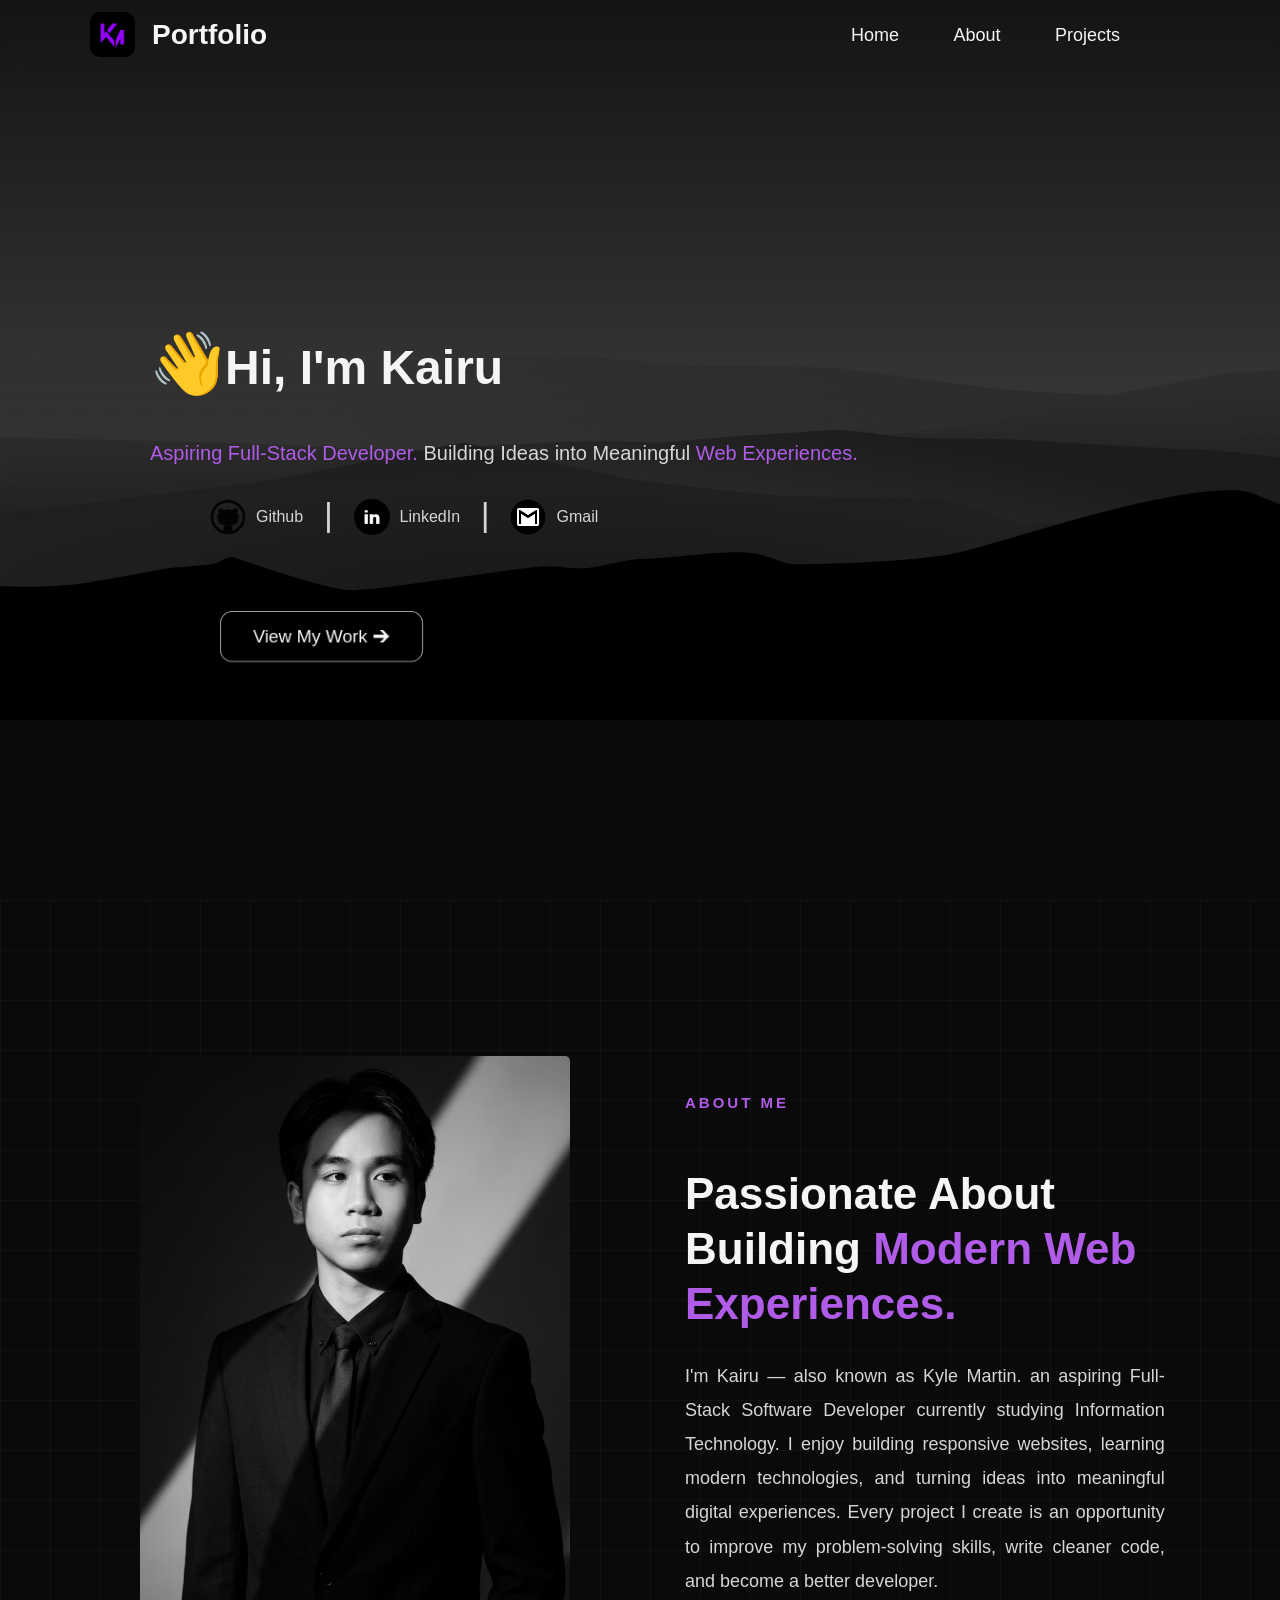
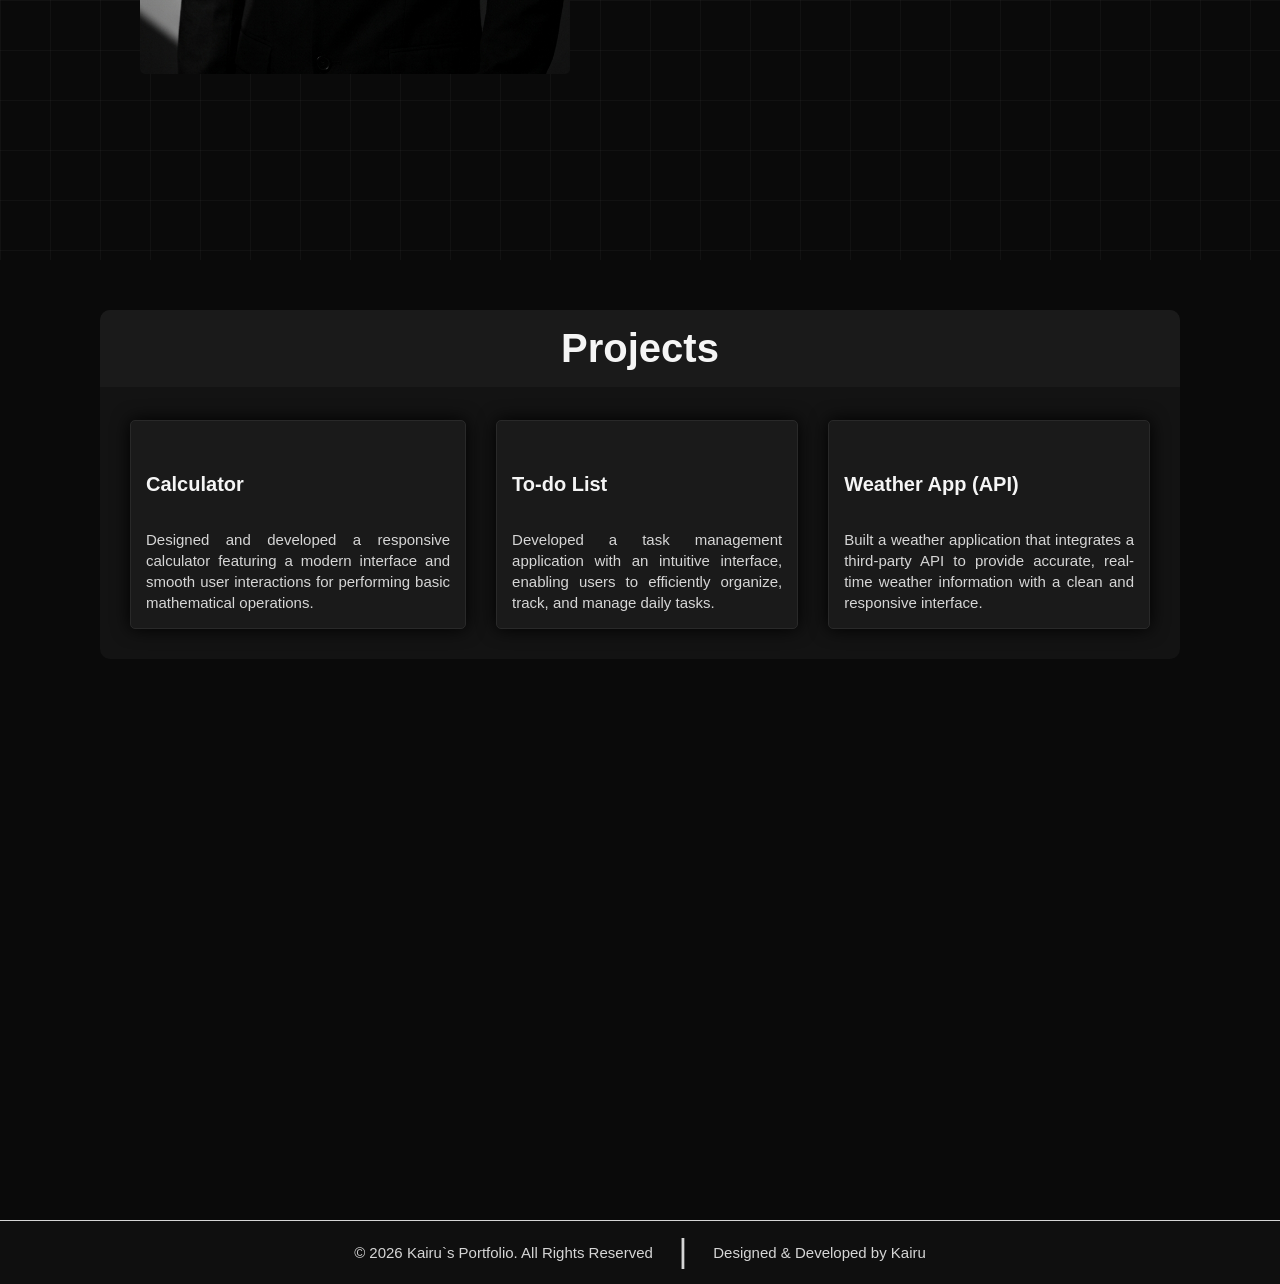
==== index.html @ 2a18639f "Rename" ====
<!doctype html>
<html lang="en">
  <head>
    <meta charset="UTF-8" />
    <meta name="viewport" content="width=device-width, initial-scale=1.0" />

    <title>Portfolio</title>

    <link rel="stylesheet" href="style.css" />
  </head>

  <body>
    <header>
      <div class="header-content">
        <img src="images/kmlogo.jfif" alt="KM Logo" class="km-logo" />
        <h2>Portfolio</h2>
      </div>
      <nav class="nav-links">
        <a href="#home">Home</a>
        <a href="#about">About</a>
        <a href="#projects">Projects</a>
      </nav>
    </header>

    <main>
      <section id="home" class="home">
        <div class="home-content">
          <h1><span class="wave">👋</span>Hi, I'm Kairu</h1>
          <div class="hero-content fade-up">
            <p>
              <span class="p-color">Aspiring Full-Stack Developer.</span>
              Building Ideas into Meaningful
              <span class="p-color">Web Experiences.</span>
            </p>

            <div class="contacts">
              <a
                href="https://github.com/kylemartin21zapata-art"
                class="contact-item"
              >
                <img src="images/github.png" alt="Github" />
                <span>Github</span>
              </a>

              <span class="shield">|</span>

              <a
                href="https://www.linkedin.com/in/kyle-martin-g-zapata-0b42bb425/"
                class="contact-item"
              >
                <img src="images/linkedinlogo.jpg" alt="LinkedIn" />
                <span>LinkedIn</span>
              </a>

              <span class="shield">|</span>

              <a
                href="mailto:kylemartin21zapata@gmail.com"
                class="contact-item"
              >
                <img src="images/gmailicon.png" alt="Gmail" />
                <span>Gmail</span>
              </a>
            </div>
          </div>
          <button class="btnmore" id="viewWorkBtn">View My Work 🡪</button>
        </div>
      </section>

      <section id="about" class="about">
        <div class="pfp">
          <img src="images/kylew=wbackground.png" alt="Kyle Martin" loading="lazy"/>
        </div>

        <div class="about-content">
          <span class="section-tag"> ABOUT ME </span>

          <h2>
            Passionate About Building
            <span class="p-color">Modern Web Experiences.</span>
          </h2>

          <p>
            I'm Kairu — also known as Kyle Martin. an aspiring Full-Stack
            Software Developer currently studying Information Technology. I
            enjoy building responsive websites, learning modern technologies,
            and turning ideas into meaningful digital experiences. Every project
            I create is an opportunity to improve my problem-solving skills,
            write cleaner code, and become a better developer.
          </p>
        </div>
      </section>

      <section id="projects" class="projects">
        <div class="project-background">
          <h2>Projects</h2>
          <div class="project-content">
            <article class="calculator">
              <a href="">
                <div class="calculator-todo">
                  <img src="" alt="" />
                </div>
                <div class="calculator-context">
                  <h5>Calculator</h5>
                  <p>
                    Designed and developed a responsive calculator featuring a
                    modern interface and smooth user interactions for performing
                    basic mathematical operations.
                  </p>
                </div>
              </a>
            </article>

            <article class="to-do-list">
              <a href="">
                <div class="picture-todo">
                  <img src="" alt="" />
                </div>
                <div class="todo-context">
                  <h5>To-do List</h5>
                  <p>
                    Developed a task management application with an intuitive
                    interface, enabling users to efficiently organize, track,
                    and manage daily tasks.
                  </p>
                </div>
              </a>
            </article>

            <article class="api">
              <a href="">
                <div class="picture-api">
                  <img src="" alt="" />
                </div>
                <div class="api-context">
                  <h5>Weather App (API)</h5>
                  <p>
                    Built a weather application that integrates a third-party
                    API to provide accurate, real-time weather information with
                    a clean and responsive interface.
                  </p>
                </div>
              </a>
            </article>
          </div>
        </div>
      </section>
    </main>


      <footer>
        <p>© 2026 Kairu`s Portfolio. All Rights Reserved</p>
        <span class="shield">|</span>
        <p>Designed & Developed by Kairu</p>
      </footer>

    <script src="script.js"></script>
  </body>
</html>
---- style.css ----
html {
  scroll-behavior: smooth;
}

@keyframes fadeUp {
  from {
    opacity: 0;
    transform: translateY(40px);
  }

  to {
    opacity: 1;
    transform: translateY(0);
  }
}

.fade-up {
  opacity: 0;
  animation: fadeUp 0.8s ease-out forwards;
}

body {
  background-color: #0a0a0a;

  margin: 0;
  padding: 0;

  color: #f5f5f5;
  font-family: Arial, sans-serif;
  overflow-x: hidden;
}

.body-content {
  margin-left: 50px;
  margin-right: 50px;
}

header {
  background: transparent;
  font-family:
    "Trebuchet MS", "Lucida Sans Unicode", "Lucida Grande", "Lucida Sans",
    Arial, sans-serif;

  display: flex;
  justify-content: space-between;
  align-items: center;

  padding: 0 80px;
  height: 70px;

  position: fixed;
  top: 0;
  left: 0;

  width: 100%;
  box-sizing: border-box;
  z-index: 1000;
  backdrop-filter: blur(8px);
}

.header-content {
  display: flex;
  justify-content: space-between;
  margin-left: 10px;
}

img {
  -webkit-user-drag: none;
  user-select: none;

  -webkit-user-select: none;
  -moz-user-select: none;
  -ms-user-select: none;
}

.km-logo {
  width: 45px;
  height: 45px;
  border-radius: 10px;

  margin-top: 16px;
  margin-right: 17px;

  -webkit-user-select: none;
  -moz-user-select: none;
  -ms-user-select: none;
  user-select: none;
}

.header-content h2 {
  font-family: Arial;
  margin-top: 3 6px;
  font-size: 28px;
  color: #f5f5f5;
  display: inline-block;

  -webkit-user-select: none;
  -moz-user-select: none;
  -ms-user-select: none;
  user-select: none;
}

.nav-links {
  margin-right: 50px;
  -webkit-user-select: none;
  -moz-user-select: none;
  -ms-user-select: none;
  user-select: none;
}

.nav-links a {
  font-family: Arial, Helvetica, sans-serif;
  position: relative;
  text-decoration: none;
  color: #f5f5f5;
  font-size: 18px;
  font-weight: 500;
  margin-left: 20px;
  margin-right: 30px;

  transition:
    color 0.3s,
    transform 0.3s;
}

.nav-links a::after {
  content: "";
  position: absolute;

  left: 0;
  bottom: -5px;

  width: 0;
  height: 3px;

  background: rgb(163, 61, 163);

  transition: width 0.3s ease;
}

.nav-links a:hover {
  color: rgb(163, 61, 163);
  transform: translateY(-2px);
}

.nav-links a:hover::after {
  width: 100%;
}

section.home {
  min-height: 100vh;
  position: relative;

  background-image: url("images/mtwp.jpg");
  background-size: cover;
  background-repeat: no-repeat;
  background-size: 100%;

  display: flex;
  align-items: center;
  justify-content: space-between;
}
.home-content {
  color: #f5f5f5;
  margin-left: 50px;
  margin-right: 50px;

  -webkit-user-drag: none;
  user-select: none;

  -webkit-user-select: none;
  -moz-user-select: none;
  -ms-user-select: none;
}

.wave {
  display: inline-block;
  font-size: 60px;

  animation: wave 2s ease-in-out;
}

@keyframes wave {
  0% {
    transform: rotate(0deg);
  }

  20% {
    transform: rotate(18deg);
  }

  40% {
    transform: rotate(-10deg);
  }

  60% {
    transform: rotate(18deg);
  }

  80% {
    transform: rotate(-5deg);
  }

  100% {
    transform: rotate(0deg);
  }
}

.home-content h1 {
  font-family: Arial, Helvetica, sans-serif;
  font-size: 48px;

  margin-top: 90px;
  padding-left: 100px;
}

.home-content p {
  font-family: "Inter", sans-serif;
  font-size: 20px;
  color: #d6d6d6;
  line-height: 1.5;

  padding-left: 100px;
}

.p-color {
  color: rgb(176, 92, 233);
}

.contacts {
  display: flex;
  align-items: center;
  gap: 15px;

  margin-top: 30px;
  margin-left: 160px;
  margin-bottom: 50px;

  flex-wrap: wrap;
}

.contact-item {
  display: flex;
  align-items: center;
  gap: 10px;

  text-decoration: none;
  color: #d6d6d6;

  transition:
    transform 0.3s ease,
    color 0.3s ease;
}

.contact-item:hover {
  color: rgb(176, 92, 233);
  transform: scale(1.05);
}

.contact-item img {
  width: 36px;
  height: 36px;
  border-radius: 50%;

  transition:
    transform 0.3s ease,
    box-shadow 0.3s ease;
}

.contact-item:hover img {
  transform: scale(1.12);

  box-shadow: 0 0 15px rgba(176, 92, 233, 0.35);
}

.contact-item span {
  font-size: 16px;
  font-family: "Inter", sans-serif;
}

.shield {
  font-size: 34px;
  color: #d6d6d6;
  font-family: "Courier New", monospace;

  -webkit-user-select: none;
  -moz-user-select: none;
  -ms-user-select: none;
  user-select: none;
}

@keyframes btnPulse {
  0%,
  80%,
  100% {
    transform: scale(1);
  }

  /* First zoom */
  84% {
    transform: scale(1.05);
  }

  86% {
    transform: scale(1);
  }

  /* Second zoom */
  90% {
    transform: scale(1.05);
  }

  92% {
    transform: scale(1);
  }
}

.btnmore {
  display: inline-block;

  padding: 14px 32px;

  margin-left: 170px;
  margin-top: 25px;

  background: transparent;
  color: #f5f5f5;

  border: 1px solid rgb(154, 152, 155);
  border-radius: 12px;

  font-family: "Inter", sans-serif;
  font-size: 18px;

  cursor: pointer;

  animation: btnPulse 5s ease-in-out infinite;

  transition:
    transform 0.3s ease,
    background-color 0.3s ease,
    color 0.3s ease,
    border-color 0.3s ease,
    box-shadow 0.3s ease;

  will-change: transform;
}

.btnmore:hover {
  animation: none;

  transform: scale(1.05);

  color: #f5f5f5;
  background: rgba(176, 92, 233, 0.12);

  border-color: rgb(176, 92, 233);

  box-shadow: 0 0 20px rgba(176, 92, 233, 0.35);
}

.about {
  background-image:
    linear-gradient(rgba(255, 255, 255, 0.03) 1px, transparent 1px),
    linear-gradient(90deg, rgba(255, 255, 255, 0.03) 1px, transparent 1px);
  background-size: 50px 50px;

  min-height: 90vh;

  display: flex;
  justify-content: center;
  align-items: center;

  gap: 90px;

  padding: 50px 9% 100px;

  -webkit-user-select: none;
  -moz-user-select: none;
  -ms-user-select: none;
  user-select: none;
}

.pfp {
  flex: 1;

  display: flex;
  justify-content: center;
}

.pfp img {
  width: 100%;
  max-width: 430px;
  margin-top: 20px;

  border-radius: 5px;

  height: auto;

  object-fit: cover;

  transition: transform 0.4s ease;

  user-select: none;
  -webkit-user-drag: none;
}

.pfp img:hover {
  transform: translateY(-8px);
}

.about-content {
  flex: 1;
  max-width: 620px;
}

.section-tag {
  display: inline-block;

  color: rgb(176, 92, 233);
  font-size: 15px;
  font-weight: 700;

  letter-spacing: 3px;
  margin-bottom: 18px;
}

.about-content h2 {
  color: #f5f5f5;

  font-size: 44px;

  line-height: 1.25;

  margin-bottom: 28px;
}

.about-content p {
  color: #d6d6d6;

  font-size: 18px;

  line-height: 1.9;

  text-align: justify;
}

.projects {
  min-height: 90vh;
  scroll-margin-top: 70px;
  text-align: justify;
  font-family: Arial, Helvetica, sans-serif;

  margin-top: 50px;
  margin-right: 100px;
  margin-left: 100px;
  margin-bottom: 100px;

  -webkit-user-drag: none;
  -webkit-user-select: none;
  -moz-user-select: none;
  -ms-user-select: none;

  user-select: none;
}

.project-background {
  background-color: rgb(19, 19, 19);

  border-radius: 10px;
}

.project-content {
  display: flex;

  gap: 30px;

  padding-left: 30px;
  padding-right: 30px;
  padding-bottom: 30px;
}

.projects h2 {
  text-align: center;
  font-size: 40px;

  background-color: rgb(26, 26, 26);
  padding: 16px;

  border-top-left-radius: 10px;
  border-top-right-radius: 10px;
}

.projects a {
  text-decoration: none;
}

.projects article {
  background-color: rgb(26, 26, 26);

  border: 1px solid rgb(41, 41, 41);
  border-radius: 5px;
  box-shadow: 0 0 18px rgb(0, 0, 0);

  transition:
    transform 0.4s ease,
    box-shadow 0.4s ease;
}

.projects article:hover {
  transform: scale(1.08);
  box-shadow: 0 0 30px rgb(0, 0, 0);
}

.projects h5 {
  color: #f5f5f5;
  font-size: 20px;
  margin-left: 15px;
}

.projects p {
  color: #d6d6d6;
  font-size: 15px;
  line-height: 1.4;

  margin-left: 15px;
  margin-right: 15px;
}

footer {
  display: flex;
  justify-content: center;
  align-items: center;

  background-color: rgb(15, 15, 15);
  border-top: #d6d6d6 1px solid;
  padding: 8px;
  color: #d6d6d6;
  font-size: 15px;
  gap: 20px;
}
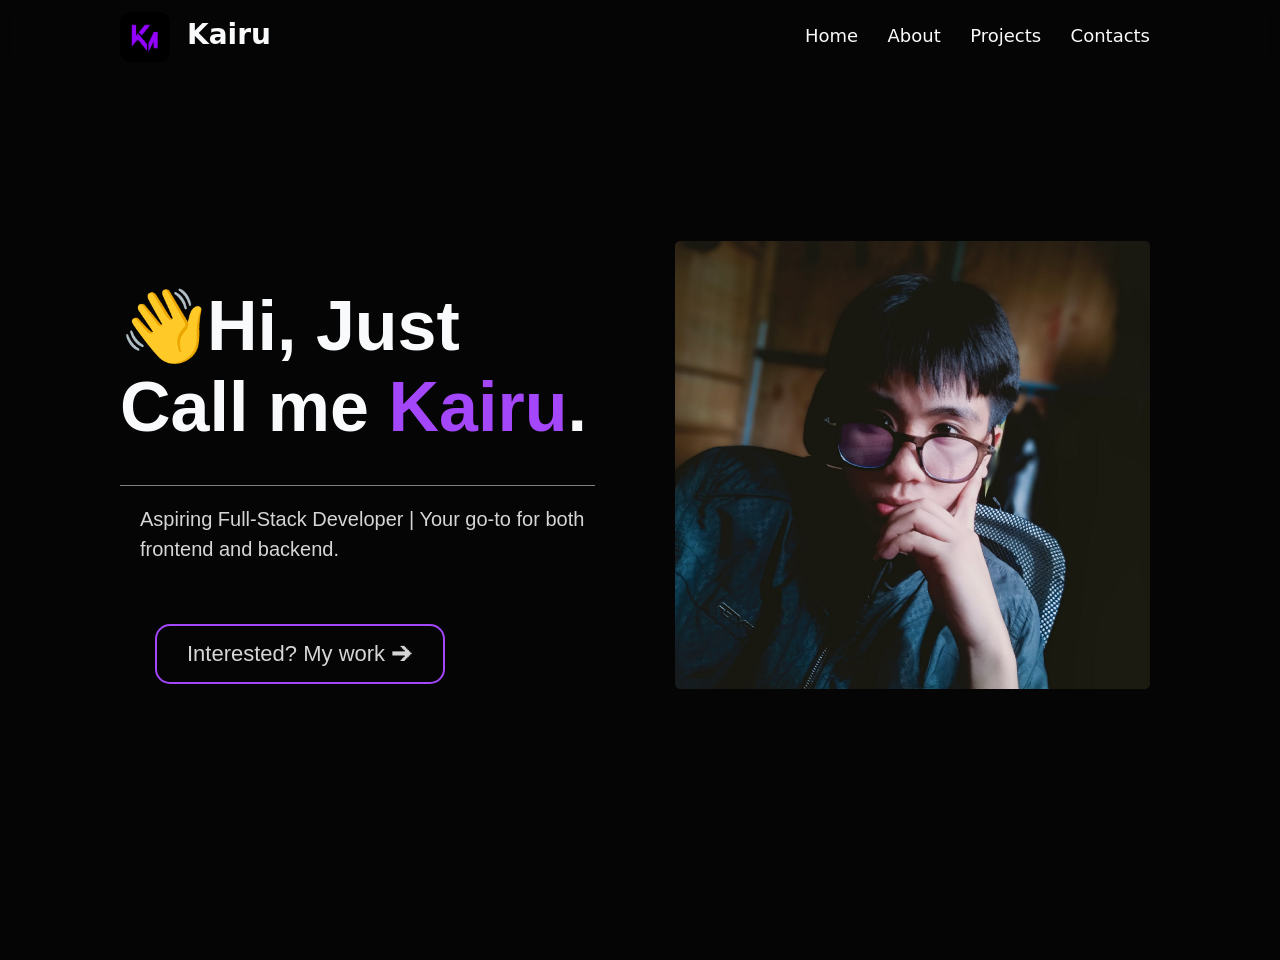
==== commit 023f19f1: "Improve Hero Section" ====
--- a/index.html
+++ b/index.html
@@ -1,159 +1,55 @@
-<!doctype html>
+<!DOCTYPE html>
 <html lang="en">
-  <head>
-    <meta charset="UTF-8" />
-    <meta name="viewport" content="width=device-width, initial-scale=1.0" />
 
+<head>
+    <meta charset="UTF-8">
+    <meta name="viewport" content="width= , initial-scale=1.0">
     <title>Portfolio</title>
 
-    <link rel="stylesheet" href="style.css" />
-  </head>
+    <link rel="stylesheet" href="style.css">
+</head>
 
-  <body>
+<body>
     <header>
-      <div class="header-content">
-        <img src="images/kmlogo.jfif" alt="KM Logo" class="km-logo" />
-        <h2>Portfolio</h2>
-      </div>
-      <nav class="nav-links">
-        <a href="#home">Home</a>
-        <a href="#about">About</a>
-        <a href="#projects">Projects</a>
-      </nav>
+        <div class="header-logo">
+            <img src="images/kmlogo.jfif" alt="KM Logo" class="km-logo" loading="lazy" />
+            <h2>Kairu</h2>
+        </div>
+        <nav class="nav-links">
+            <a href="#home">Home</a>
+            <a href="#about">About</a>
+            <a href="#projects">Projects</a>
+            <a href="#contacts">Contacts</a>
+        </nav>
     </header>
+    <main>
+        <section id="home" class="hero-section">
+            <div class="hero-content">
+                <div class="text-content">
+                    <h1>👋Hi, Just Call me <span class="p-color">Kairu</span>.</h1>
+                    <p>Aspiring Full-Stack Developer | Your go-to for both frontend and backend.</p>
 
-    <main>
-      <section id="home" class="home">
-        <div class="home-content">
-          <h1><span class="wave">👋</span>Hi, I'm Kairu</h1>
-          <div class="hero-content fade-up">
-            <p>
-              <span class="p-color">Aspiring Full-Stack Developer.</span>
-              Building Ideas into Meaningful
-              <span class="p-color">Web Experiences.</span>
-            </p>
+                    <button class="btn-check">Interested? My work 🡪</button>
+                </div>
+                <div class="pfp">
+                    <img src="images/pfp.png" alt="Kyle Martin" loading="lazy" />
+                </div>
+            </div>
+        </section>
+        <section id="about" class="about-section">
 
-            <div class="contacts">
-              <a
-                href="https://github.com/kylemartin21zapata-art"
-                class="contact-item"
-              >
-                <img src="images/github.png" alt="Github" />
-                <span>Github</span>
-              </a>
+        </section>
+        <section id="projects" class="project-section">
 
-              <span class="shield">|</span>
+        </section>
 
-              <a
-                href="https://www.linkedin.com/in/kyle-martin-g-zapata-0b42bb425/"
-                class="contact-item"
-              >
-                <img src="images/linkedinlogo.jpg" alt="LinkedIn" />
-                <span>LinkedIn</span>
-              </a>
+        <section id="contacts" class="contacts-section">
 
-              <span class="shield">|</span>
-
-              <a
-                href="mailto:kylemartin21zapata@gmail.com"
-                class="contact-item"
-              >
-                <img src="images/gmailicon.png" alt="Gmail" />
-                <span>Gmail</span>
-              </a>
-            </div>
-          </div>
-          <button class="btnmore" id="viewWorkBtn">View My Work 🡪</button>
-        </div>
-      </section>
-
-      <section id="about" class="about">
-        <div class="pfp">
-          <img src="images/kylew=wbackground.png" alt="Kyle Martin" loading="lazy"/>
-        </div>
-
-        <div class="about-content">
-          <span class="section-tag"> ABOUT ME </span>
-
-          <h2>
-            Passionate About Building
-            <span class="p-color">Modern Web Experiences.</span>
-          </h2>
-
-          <p>
-            I'm Kairu — also known as Kyle Martin. an aspiring Full-Stack
-            Software Developer currently studying Information Technology. I
-            enjoy building responsive websites, learning modern technologies,
-            and turning ideas into meaningful digital experiences. Every project
-            I create is an opportunity to improve my problem-solving skills,
-            write cleaner code, and become a better developer.
-          </p>
-        </div>
-      </section>
-
-      <section id="projects" class="projects">
-        <div class="project-background">
-          <h2>Projects</h2>
-          <div class="project-content">
-            <article class="calculator">
-              <a href="">
-                <div class="calculator-todo">
-                  <img src="" alt="" />
-                </div>
-                <div class="calculator-context">
-                  <h5>Calculator</h5>
-                  <p>
-                    Designed and developed a responsive calculator featuring a
-                    modern interface and smooth user interactions for performing
-                    basic mathematical operations.
-                  </p>
-                </div>
-              </a>
-            </article>
-
-            <article class="to-do-list">
-              <a href="">
-                <div class="picture-todo">
-                  <img src="" alt="" />
-                </div>
-                <div class="todo-context">
-                  <h5>To-do List</h5>
-                  <p>
-                    Developed a task management application with an intuitive
-                    interface, enabling users to efficiently organize, track,
-                    and manage daily tasks.
-                  </p>
-                </div>
-              </a>
-            </article>
-
-            <article class="api">
-              <a href="">
-                <div class="picture-api">
-                  <img src="" alt="" />
-                </div>
-                <div class="api-context">
-                  <h5>Weather App (API)</h5>
-                  <p>
-                    Built a weather application that integrates a third-party
-                    API to provide accurate, real-time weather information with
-                    a clean and responsive interface.
-                  </p>
-                </div>
-              </a>
-            </article>
-          </div>
-        </div>
-      </section>
+        </section>
     </main>
-
-
-      <footer>
-        <p>© 2026 Kairu`s Portfolio. All Rights Reserved</p>
-        <span class="shield">|</span>
-        <p>Designed & Developed by Kairu</p>
-      </footer>
+    <footer></footer>
 
     <script src="script.js"></script>
-  </body>
-</html>
+</body>
+
+</html>
--- a/style.css
+++ b/style.css
@@ -2,44 +2,19 @@
   scroll-behavior: smooth;
 }
 
-@keyframes fadeUp {
-  from {
-    opacity: 0;
-    transform: translateY(40px);
-  }
-
-  to {
-    opacity: 1;
-    transform: translateY(0);
-  }
-}
-
-.fade-up {
-  opacity: 0;
-  animation: fadeUp 0.8s ease-out forwards;
-}
-
 body {
-  background-color: #0a0a0a;
+  background-color: rgb(5, 5, 5);
 
   margin: 0;
   padding: 0;
 
-  color: #f5f5f5;
+  color: rgb(249, 250, 251);
   font-family: Arial, sans-serif;
   overflow-x: hidden;
 }
 
-.body-content {
-  margin-left: 50px;
-  margin-right: 50px;
-}
-
 header {
   background: transparent;
-  font-family:
-    "Trebuchet MS", "Lucida Sans Unicode", "Lucida Grande", "Lucida Sans",
-    Arial, sans-serif;
 
   display: flex;
   justify-content: space-between;
@@ -58,24 +33,15 @@
   backdrop-filter: blur(8px);
 }
 
-.header-content {
+.header-logo {
   display: flex;
   justify-content: space-between;
-  margin-left: 10px;
-}
-
-img {
-  -webkit-user-drag: none;
-  user-select: none;
-
-  -webkit-user-select: none;
-  -moz-user-select: none;
-  -ms-user-select: none;
+  margin-left: 40px;
 }
 
 .km-logo {
-  width: 45px;
-  height: 45px;
+  width: 50px;
+  height: 50px;
   border-radius: 10px;
 
   margin-top: 16px;
@@ -87,11 +53,16 @@
   user-select: none;
 }
 
-.header-content h2 {
-  font-family: Arial;
-  margin-top: 3 6px;
+.header-logo h2 {
+  font-family:
+    "Inter",
+    system-ui,
+    -apple-system,
+    sans-serif;
+
+  margin-top: 22px;
   font-size: 28px;
-  color: #f5f5f5;
+  color: rgb(249, 250, 251);
   display: inline-block;
 
   -webkit-user-select: none;
@@ -109,14 +80,17 @@
 }
 
 .nav-links a {
-  font-family: Arial, Helvetica, sans-serif;
-  position: relative;
+  font-family:
+    "Inter",
+    system-ui,
+    -apple-system,
+    sans-serif;
+  position: relative;
+  color: rgb(249, 250, 251);
   text-decoration: none;
-  color: #f5f5f5;
   font-size: 18px;
   font-weight: 500;
-  margin-left: 20px;
-  margin-right: 30px;
+  margin-left: 25px;
 
   transition:
     color 0.3s,
@@ -133,13 +107,13 @@
   width: 0;
   height: 3px;
 
-  background: rgb(163, 61, 163);
+  background: blueviolet;
 
   transition: width 0.3s ease;
 }
 
 .nav-links a:hover {
-  color: rgb(163, 61, 163);
+  color: blueviolet;
   transform: translateY(-2px);
 }
 
@@ -147,395 +121,96 @@
   width: 100%;
 }
 
-section.home {
-  min-height: 100vh;
-  position: relative;
-
-  background-image: url("images/mtwp.jpg");
-  background-size: cover;
-  background-repeat: no-repeat;
-  background-size: 100%;
-
-  display: flex;
-  align-items: center;
-  justify-content: space-between;
-}
-.home-content {
-  color: #f5f5f5;
-  margin-left: 50px;
-  margin-right: 50px;
-
-  -webkit-user-drag: none;
-  user-select: none;
-
-  -webkit-user-select: none;
-  -moz-user-select: none;
-  -ms-user-select: none;
-}
-
-.wave {
-  display: inline-block;
-  font-size: 60px;
-
-  animation: wave 2s ease-in-out;
-}
-
-@keyframes wave {
-  0% {
-    transform: rotate(0deg);
-  }
-
-  20% {
-    transform: rotate(18deg);
-  }
-
-  40% {
-    transform: rotate(-10deg);
-  }
-
-  60% {
-    transform: rotate(18deg);
-  }
-
-  80% {
-    transform: rotate(-5deg);
-  }
-
-  100% {
-    transform: rotate(0deg);
-  }
-}
-
-.home-content h1 {
-  font-family: Arial, Helvetica, sans-serif;
-  font-size: 48px;
-
-  margin-top: 90px;
-  padding-left: 100px;
-}
-
-.home-content p {
-  font-family: "Inter", sans-serif;
-  font-size: 20px;
-  color: #d6d6d6;
-  line-height: 1.5;
-
-  padding-left: 100px;
-}
-
-.p-color {
-  color: rgb(176, 92, 233);
-}
-
-.contacts {
-  display: flex;
-  align-items: center;
-  gap: 15px;
-
-  margin-top: 30px;
-  margin-left: 160px;
-  margin-bottom: 50px;
-
-  flex-wrap: wrap;
-}
-
-.contact-item {
-  display: flex;
-  align-items: center;
-  gap: 10px;
-
-  text-decoration: none;
-  color: #d6d6d6;
-
-  transition:
-    transform 0.3s ease,
-    color 0.3s ease;
-}
-
-.contact-item:hover {
-  color: rgb(176, 92, 233);
-  transform: scale(1.05);
-}
-
-.contact-item img {
-  width: 36px;
-  height: 36px;
-  border-radius: 50%;
-
-  transition:
-    transform 0.3s ease,
-    box-shadow 0.3s ease;
-}
-
-.contact-item:hover img {
-  transform: scale(1.12);
-
-  box-shadow: 0 0 15px rgba(176, 92, 233, 0.35);
-}
-
-.contact-item span {
-  font-size: 16px;
-  font-family: "Inter", sans-serif;
-}
-
-.shield {
-  font-size: 34px;
-  color: #d6d6d6;
-  font-family: "Courier New", monospace;
-
-  -webkit-user-select: none;
-  -moz-user-select: none;
-  -ms-user-select: none;
-  user-select: none;
-}
-
-@keyframes btnPulse {
-  0%,
-  80%,
-  100% {
-    transform: scale(1);
-  }
-
-  /* First zoom */
-  84% {
-    transform: scale(1.05);
-  }
-
-  86% {
-    transform: scale(1);
-  }
-
-  /* Second zoom */
-  90% {
-    transform: scale(1.05);
-  }
-
-  92% {
-    transform: scale(1);
-  }
-}
-
-.btnmore {
-  display: inline-block;
-
-  padding: 14px 32px;
-
-  margin-left: 170px;
-  margin-top: 25px;
-
-  background: transparent;
-  color: #f5f5f5;
-
-  border: 1px solid rgb(154, 152, 155);
-  border-radius: 12px;
-
-  font-family: "Inter", sans-serif;
-  font-size: 18px;
-
-  cursor: pointer;
-
-  animation: btnPulse 5s ease-in-out infinite;
-
-  transition:
-    transform 0.3s ease,
-    background-color 0.3s ease,
-    color 0.3s ease,
-    border-color 0.3s ease,
-    box-shadow 0.3s ease;
-
-  will-change: transform;
-}
-
-.btnmore:hover {
-  animation: none;
-
-  transform: scale(1.05);
-
-  color: #f5f5f5;
-  background: rgba(176, 92, 233, 0.12);
-
-  border-color: rgb(176, 92, 233);
-
-  box-shadow: 0 0 20px rgba(176, 92, 233, 0.35);
-}
-
-.about {
-  background-image:
-    linear-gradient(rgba(255, 255, 255, 0.03) 1px, transparent 1px),
-    linear-gradient(90deg, rgba(255, 255, 255, 0.03) 1px, transparent 1px);
-  background-size: 50px 50px;
-
+.hero-section {
   min-height: 90vh;
-
   display: flex;
   justify-content: center;
   align-items: center;
-
-  gap: 90px;
-
-  padding: 50px 9% 100px;
-
-  -webkit-user-select: none;
-  -moz-user-select: none;
-  -ms-user-select: none;
-  user-select: none;
+  padding: 50px 0 100px;
+  padding-left: 120px;
+  padding-right: 130px;
+
+  -webkit-user-select: none;
+  -moz-user-select: none;
+  -ms-user-select: none;
+  user-select: none;
+}
+
+.hero-content {
+  display: flex;
+  align-items: center;
+  gap: 80px;
+  width: 100%;
 }
 
 .pfp {
   flex: 1;
-
   display: flex;
   justify-content: center;
 }
 
 .pfp img {
   width: 100%;
-  max-width: 430px;
+  max-width: 490px;
   margin-top: 20px;
-
   border-radius: 5px;
-
   height: auto;
-
   object-fit: cover;
-
   transition: transform 0.4s ease;
-
   user-select: none;
   -webkit-user-drag: none;
 }
 
-.pfp img:hover {
-  transform: translateY(-8px);
-}
-
-.about-content {
+.text-content {
   flex: 1;
-  max-width: 620px;
-}
-
-.section-tag {
-  display: inline-block;
-
-  color: rgb(176, 92, 233);
-  font-size: 15px;
-  font-weight: 700;
-
-  letter-spacing: 3px;
-  margin-bottom: 18px;
-}
-
-.about-content h2 {
-  color: #f5f5f5;
-
-  font-size: 44px;
-
-  line-height: 1.25;
-
-  margin-bottom: 28px;
-}
-
-.about-content p {
-  color: #d6d6d6;
-
-  font-size: 18px;
-
-  line-height: 1.9;
-
-  text-align: justify;
-}
-
-.projects {
-  min-height: 90vh;
-  scroll-margin-top: 70px;
-  text-align: justify;
-  font-family: Arial, Helvetica, sans-serif;
-
-  margin-top: 50px;
-  margin-right: 100px;
-  margin-left: 100px;
-  margin-bottom: 100px;
-
-  -webkit-user-drag: none;
-  -webkit-user-select: none;
-  -moz-user-select: none;
-  -ms-user-select: none;
-
-  user-select: none;
-}
-
-.project-background {
-  background-color: rgb(19, 19, 19);
-
-  border-radius: 10px;
-}
-
-.project-content {
-  display: flex;
-
-  gap: 30px;
-
+  position: relative;
+  top: -30px;
+}
+.text-content h1 {
+  font-size: 70px;
+  position: relative;
+  top: 20px;
+}
+
+.text-content p {
+  font-size: 20px;
+  color: rgb(214, 214, 214);
+  line-height: 1.5;
+
+  padding-left: 20px;
+  padding-top: 18px;
+  border-top: 1px solid grey;
+}
+.p-color {
+  color: rgb(164, 71, 250);
+}
+
+.btn-check {
+  position: relative;
+  background-color: rgb(5, 5, 5);
+  color: rgb(214, 214, 214);
+  font-size: 22px;
+  font-weight: 500;
+  cursor: pointer;
+
+  padding: 15px;
   padding-left: 30px;
   padding-right: 30px;
-  padding-bottom: 30px;
-}
-
-.projects h2 {
-  text-align: center;
-  font-size: 40px;
-
-  background-color: rgb(26, 26, 26);
-  padding: 16px;
-
-  border-top-left-radius: 10px;
-  border-top-right-radius: 10px;
-}
-
-.projects a {
-  text-decoration: none;
-}
-
-.projects article {
-  background-color: rgb(26, 26, 26);
-
-  border: 1px solid rgb(41, 41, 41);
-  border-radius: 5px;
-  box-shadow: 0 0 18px rgb(0, 0, 0);
-
-  transition:
-    transform 0.4s ease,
-    box-shadow 0.4s ease;
-}
-
-.projects article:hover {
-  transform: scale(1.08);
-  box-shadow: 0 0 30px rgb(0, 0, 0);
-}
-
-.projects h5 {
-  color: #f5f5f5;
-  font-size: 20px;
-  margin-left: 15px;
-}
-
-.projects p {
-  color: #d6d6d6;
-  font-size: 15px;
-  line-height: 1.4;
-
-  margin-left: 15px;
-  margin-right: 15px;
-}
-
-footer {
-  display: flex;
-  justify-content: center;
-  align-items: center;
-
-  background-color: rgb(15, 15, 15);
-  border-top: #d6d6d6 1px solid;
-  padding: 8px;
-  color: #d6d6d6;
-  font-size: 15px;
-  gap: 20px;
-}
+
+  border: 2px solid rgb(164, 71, 250);
+  border-radius: 15px;
+
+  bottom: -40px;
+  right: -35px;
+
+  transition: 0.3s ease;
+}
+
+.btn-check:hover {
+  transform: translateY(-2px);
+  box-shadow: 0 0 15px rgba(147, 51, 234, 0.4);
+}
+
+.btn-check:active {
+  transform: translateY(0);
+}
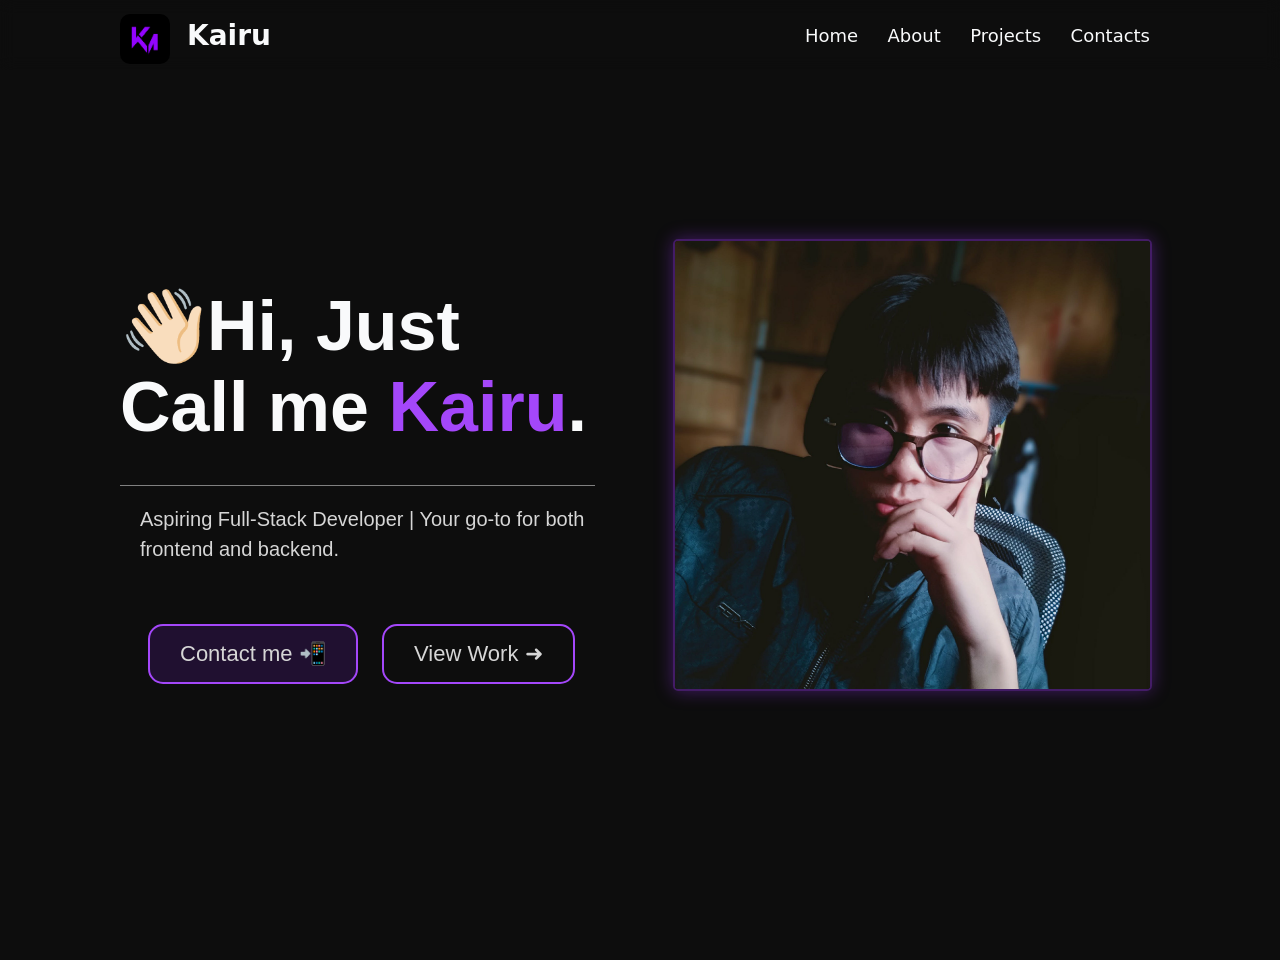
==== commit 24090f4f: "Improve button, new button contact, improve hero section design" ====
--- a/index.html
+++ b/index.html
@@ -26,10 +26,11 @@
         <section id="home" class="hero-section">
             <div class="hero-content">
                 <div class="text-content">
-                    <h1>👋Hi, Just Call me <span class="p-color">Kairu</span>.</h1>
+                    <h1>👋🏻Hi, Just Call me <span class="p-color">Kairu</span><span class="dot-animation">.</span></h1>
                     <p>Aspiring Full-Stack Developer | Your go-to for both frontend and backend.</p>
 
-                    <button class="btn-check">Interested? My work 🡪</button>
+                    <button id="goContact" class="btn-contact">Contact me 📲</button>
+                    <button id="viewWorkBtn" class="btn-work">View Work ➜</button>
                 </div>
                 <div class="pfp">
                     <img src="images/pfp.png" alt="Kyle Martin" loading="lazy" />
--- a/style.css
+++ b/style.css
@@ -3,7 +3,10 @@
 }
 
 body {
-  background-color: rgb(5, 5, 5);
+  -webkit-font-smoothing: antialiased;
+  -moz-osx-font-smoothing: grayscale;
+
+  background-color: rgb(13, 13, 13);
 
   margin: 0;
   padding: 0;
@@ -44,7 +47,7 @@
   height: 50px;
   border-radius: 10px;
 
-  margin-top: 16px;
+  margin-top: 20px;
   margin-right: 17px;
 
   -webkit-user-select: none;
@@ -60,7 +63,7 @@
     -apple-system,
     sans-serif;
 
-  margin-top: 22px;
+  margin-top: 25px;
   font-size: 28px;
   color: rgb(249, 250, 251);
   display: inline-block;
@@ -156,7 +159,12 @@
   border-radius: 5px;
   height: auto;
   object-fit: cover;
+
+  border: 2px solid rgba(147, 51, 234, 0.4);
+  box-shadow: 0 0 18px rgba(147, 51, 234, 0.4);
+
   transition: transform 0.4s ease;
+
   user-select: none;
   -webkit-user-drag: none;
 }
@@ -170,6 +178,21 @@
   font-size: 70px;
   position: relative;
   top: 20px;
+}
+
+.dot-animation {
+  animation: blink 1.3s steps(1) infinite;
+}
+
+@keyframes blink {
+  0%,
+  49% {
+    opacity: 1;
+  }
+  50%,
+  100% {
+    opacity: 0;
+  }
 }
 
 .text-content p {
@@ -185,13 +208,13 @@
   color: rgb(164, 71, 250);
 }
 
-.btn-check {
-  position: relative;
-  background-color: rgb(5, 5, 5);
+.text-content button {
+  position: relative;
   color: rgb(214, 214, 214);
   font-size: 22px;
   font-weight: 500;
   cursor: pointer;
+  margin-right: 20px;
 
   padding: 15px;
   padding-left: 30px;
@@ -201,16 +224,24 @@
   border-radius: 15px;
 
   bottom: -40px;
-  right: -35px;
+  right: -28px;
 
   transition: 0.3s ease;
 }
 
-.btn-check:hover {
+.text-content button:hover {
   transform: translateY(-2px);
   box-shadow: 0 0 15px rgba(147, 51, 234, 0.4);
 }
 
-.btn-check:active {
+.text-content button:active {
   transform: translateY(0);
 }
+
+.btn-contact {
+  background-color: rgb(32, 16, 48);
+}
+
+.btn-work {
+  background-color: rgb(13, 13, 13);
+}
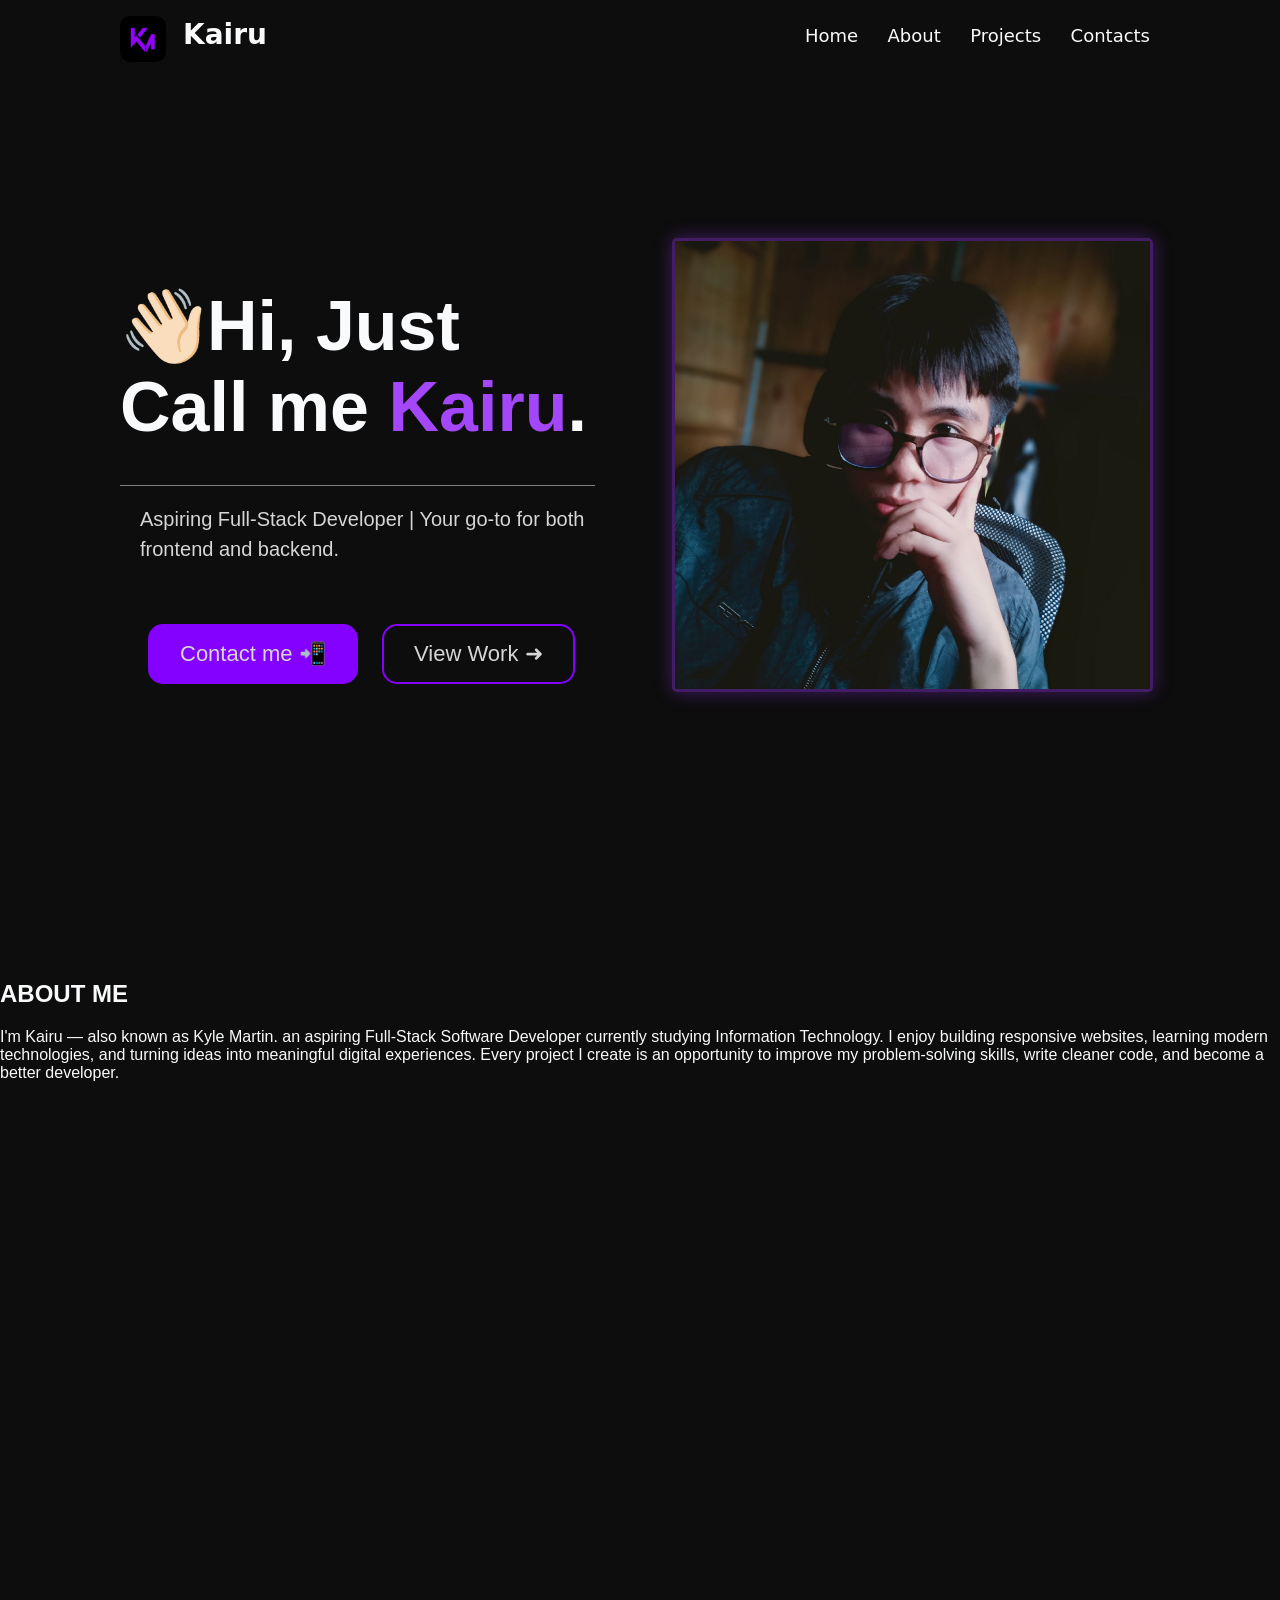
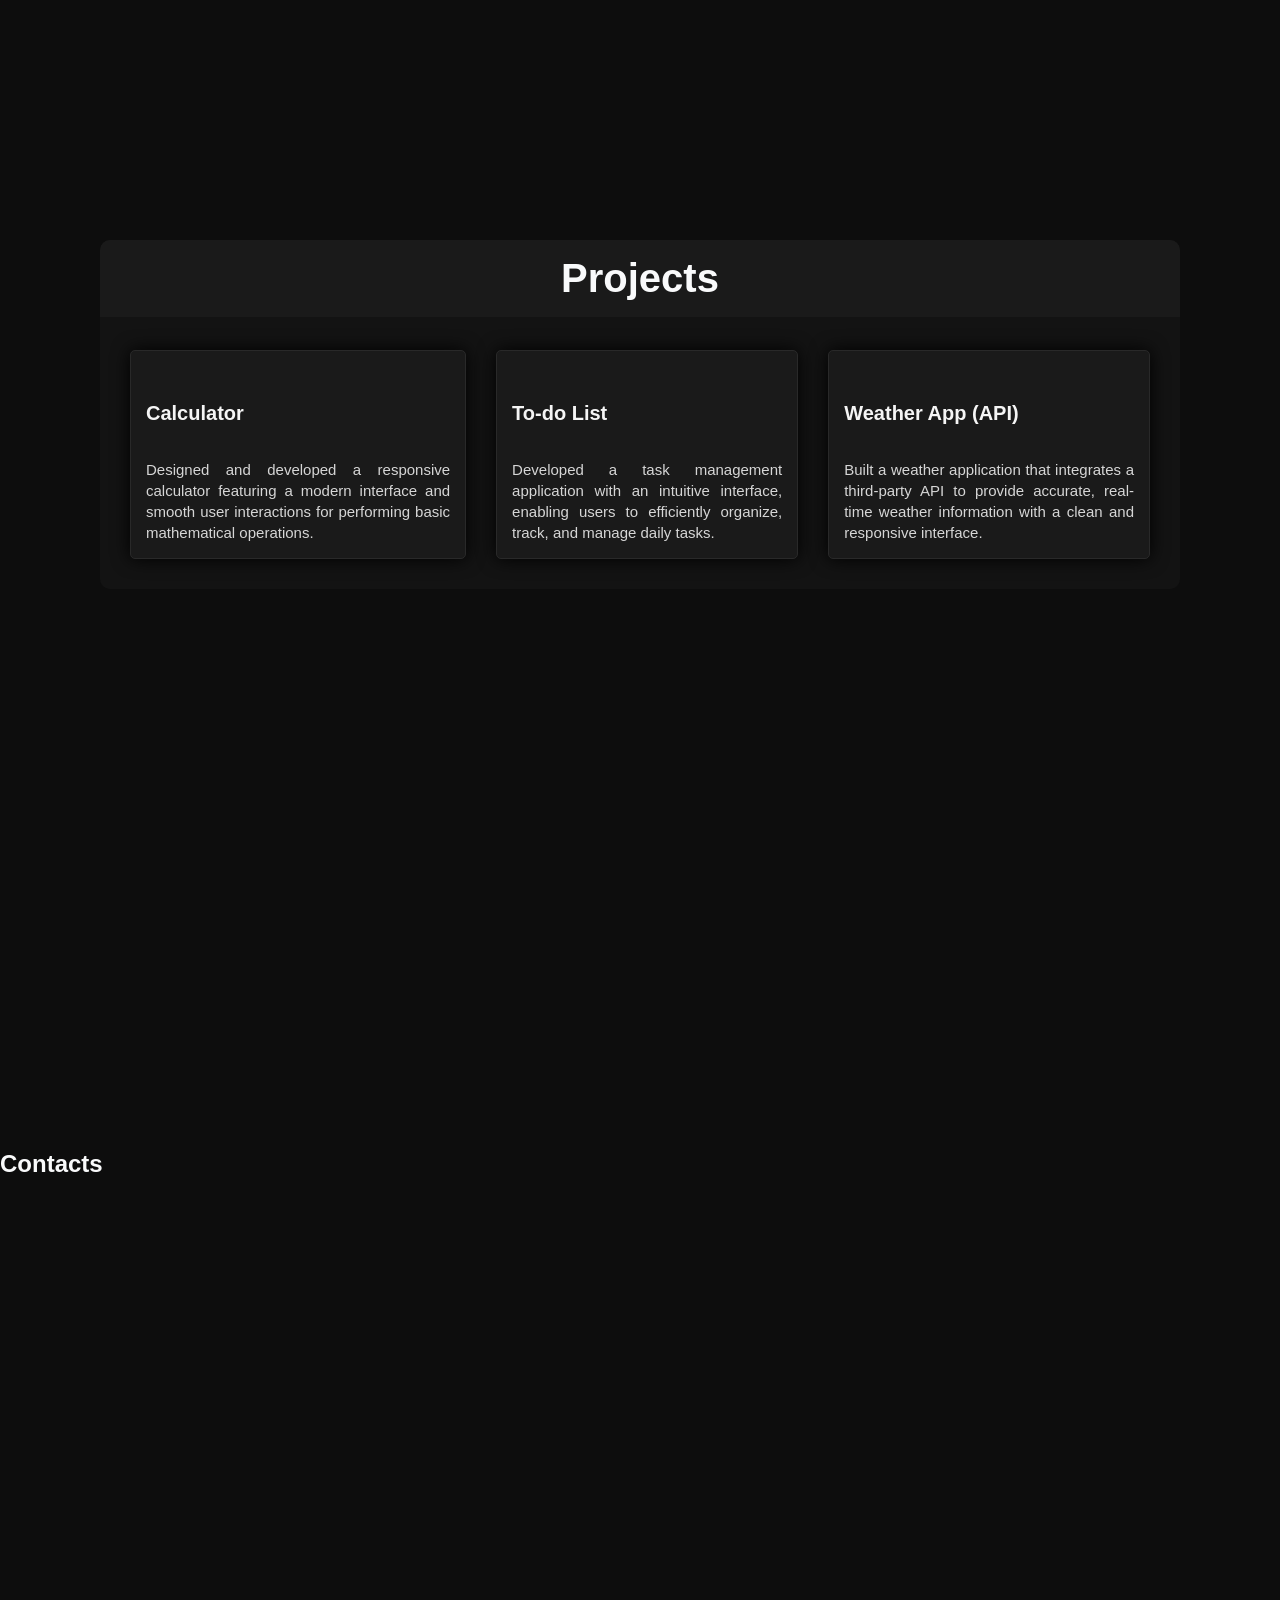
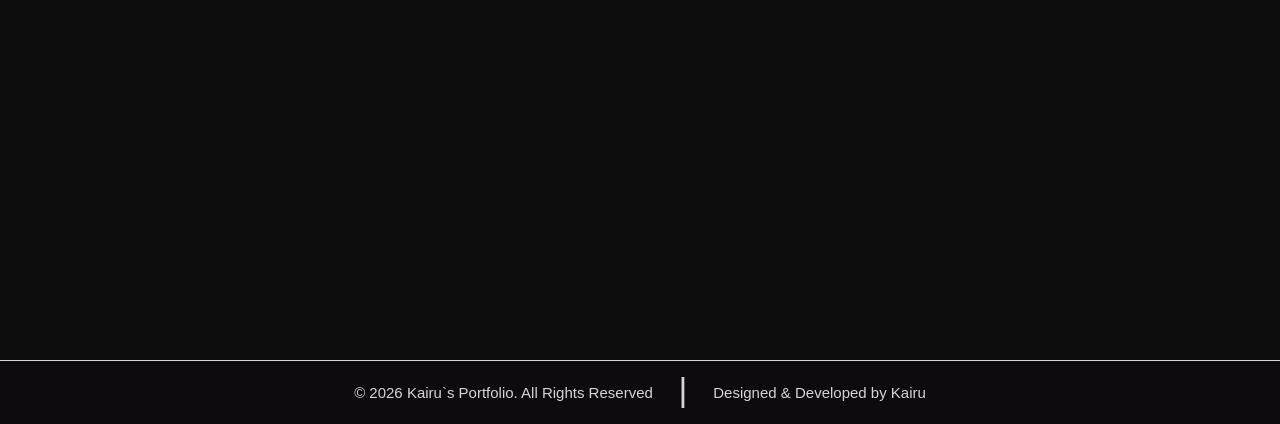
==== commit c0809bf8: "Improve Design apply section  about, project, and contacts." ====
--- a/index.html
+++ b/index.html
@@ -37,18 +37,83 @@
                 </div>
             </div>
         </section>
+
         <section id="about" class="about-section">
+            <h2>ABOUT ME</h2>
+            <p>
+                I'm Kairu — also known as Kyle Martin. an aspiring Full-Stack
+                Software Developer currently studying Information Technology. I
+                enjoy building responsive websites, learning modern technologies,
+                and turning ideas into meaningful digital experiences. Every project
+                I create is an opportunity to improve my problem-solving skills,
+                write cleaner code, and become a better developer.
+            </p>
+        </section>
 
-        </section>
-        <section id="projects" class="project-section">
+        <section id="projects" class="projects">
+            <div class="project-background">
+                <h2>Projects</h2>
+                <div class="project-content">
+                    <article class="calculator">
+                        <a href="">
+                            <div class="calculator-todo">
+                                <img src="" alt="" />
+                            </div>
+                            <div class="calculator-context">
+                                <h5>Calculator</h5>
+                                <p>
+                                    Designed and developed a responsive calculator featuring a
+                                    modern interface and smooth user interactions for performing
+                                    basic mathematical operations.
+                                </p>
+                            </div>
+                        </a>
+                    </article>
 
+                    <article class="to-do-list">
+                        <a href="">
+                            <div class="picture-todo">
+                                <img src="" alt="" />
+                            </div>
+                            <div class="todo-context">
+                                <h5>To-do List</h5>
+                                <p>
+                                    Developed a task management application with an intuitive
+                                    interface, enabling users to efficiently organize, track,
+                                    and manage daily tasks.
+                                </p>
+                            </div>
+                        </a>
+                    </article>
+
+                    <article class="api">
+                        <a href="">
+                            <div class="picture-api">
+                                <img src="" alt="" />
+                            </div>
+                            <div class="api-context">
+                                <h5>Weather App (API)</h5>
+                                <p>
+                                    Built a weather application that integrates a third-party
+                                    API to provide accurate, real-time weather information with
+                                    a clean and responsive interface.
+                                </p>
+                            </div>
+                        </a>
+                    </article>
+                </div>
+            </div>
         </section>
 
         <section id="contacts" class="contacts-section">
-
+            <h2>Contacts</h2>
         </section>
     </main>
-    <footer></footer>
+    <footer>
+        <p>© 2026 Kairu`s Portfolio. All Rights Reserved</p>
+        <span class="shield">|</span>
+        <p>Designed & Developed by Kairu</p>
+    </footer>
 
     <script src="script.js"></script>
 </body>
--- a/style.css
+++ b/style.css
@@ -43,8 +43,8 @@
 }
 
 .km-logo {
-  width: 50px;
-  height: 50px;
+  width: 46px;
+  height: 46px;
   border-radius: 10px;
 
   margin-top: 20px;
@@ -63,7 +63,7 @@
     -apple-system,
     sans-serif;
 
-  margin-top: 25px;
+  margin-top: 22px;
   font-size: 28px;
   color: rgb(249, 250, 251);
   display: inline-block;
@@ -110,13 +110,13 @@
   width: 0;
   height: 3px;
 
-  background: blueviolet;
+  background: rgb(164, 71, 250);
 
   transition: width 0.3s ease;
 }
 
 .nav-links a:hover {
-  color: blueviolet;
+  color: rgb(164, 71, 250);
   transform: translateY(-2px);
 }
 
@@ -160,7 +160,7 @@
   height: auto;
   object-fit: cover;
 
-  border: 2px solid rgba(147, 51, 234, 0.4);
+  border: 3px solid rgba(147, 51, 234, 0.4);
   box-shadow: 0 0 18px rgba(147, 51, 234, 0.4);
 
   transition: transform 0.4s ease;
@@ -220,7 +220,7 @@
   padding-left: 30px;
   padding-right: 30px;
 
-  border: 2px solid rgb(164, 71, 250);
+  border: 2px solid rgb(132, 1, 255);
   border-radius: 15px;
 
   bottom: -40px;
@@ -230,7 +230,8 @@
 }
 
 .text-content button:hover {
-  transform: translateY(-2px);
+  transform: scale(1.06);
+  background-color: rgb(42, 10, 71);
   box-shadow: 0 0 15px rgba(147, 51, 234, 0.4);
 }
 
@@ -239,9 +240,125 @@
 }
 
 .btn-contact {
-  background-color: rgb(32, 16, 48);
+  background-color: rgb(132, 1, 255);
 }
 
 .btn-work {
   background-color: rgb(13, 13, 13);
-}+}
+
+.about-section {
+  min-height: 90vh;
+  scroll-margin-top: 70px;
+}
+
+.projects {
+  min-height: 90vh;
+  scroll-margin-top: 70px;
+  text-align: justify;
+  font-family: Arial, Helvetica, sans-serif;
+
+  margin-top: 50px;
+  margin-right: 100px;
+  margin-left: 100px;
+  margin-bottom: 100px;
+
+  -webkit-user-drag: none;
+  -webkit-user-select: none;
+  -moz-user-select: none;
+  -ms-user-select: none;
+
+  user-select: none;
+}
+
+.project-background {
+  background-color: rgb(19, 19, 19);
+
+  border-radius: 10px;
+}
+
+.project-content {
+  display: flex;
+
+  gap: 30px;
+
+  padding-left: 30px;
+  padding-right: 30px;
+  padding-bottom: 30px;
+}
+
+.projects h2 {
+  text-align: center;
+  font-size: 40px;
+
+  background-color: rgb(26, 26, 26);
+  padding: 16px;
+
+  border-top-left-radius: 10px;
+  border-top-right-radius: 10px;
+}
+
+.projects a {
+  text-decoration: none;
+}
+
+.projects article {
+  background-color: rgb(26, 26, 26);
+
+  border: 1px solid rgb(41, 41, 41);
+  border-radius: 5px;
+  box-shadow: 0 0 18px rgb(0, 0, 0);
+
+  transition:
+    transform 0.4s ease,
+    box-shadow 0.4s ease;
+}
+
+.projects article:hover {
+  transform: scale(1.03);
+  box-shadow: 0 0 30px rgb(0, 0, 0);
+}
+
+.projects h5 {
+  color: #f5f5f5;
+  font-size: 20px;
+  margin-left: 15px;
+}
+
+.projects p {
+  color: #d6d6d6;
+  font-size: 15px;
+  line-height: 1.4;
+
+  margin-left: 15px;
+  margin-right: 15px;
+}
+
+.contacts-section {
+  min-height: 90vh;
+  scroll-margin: 70px;
+}
+
+footer {
+  display: flex;
+  justify-content: center;
+  align-items: center;
+
+  background-color: rgba(18, 0, 34, 0.199);
+  border-top: #d6d6d6 1px solid;
+  padding: 8px;
+  color: #d6d6d6;
+  font-size: 15px;
+  gap: 20px;
+}
+
+.shield {
+  font-size: 34px;
+  color: #d6d6d6;
+  font-family: "Courier New", monospace;
+
+  -webkit-user-select: none;
+  -moz-user-select: none;
+  -ms-user-select: none;
+  user-select: none;
+}
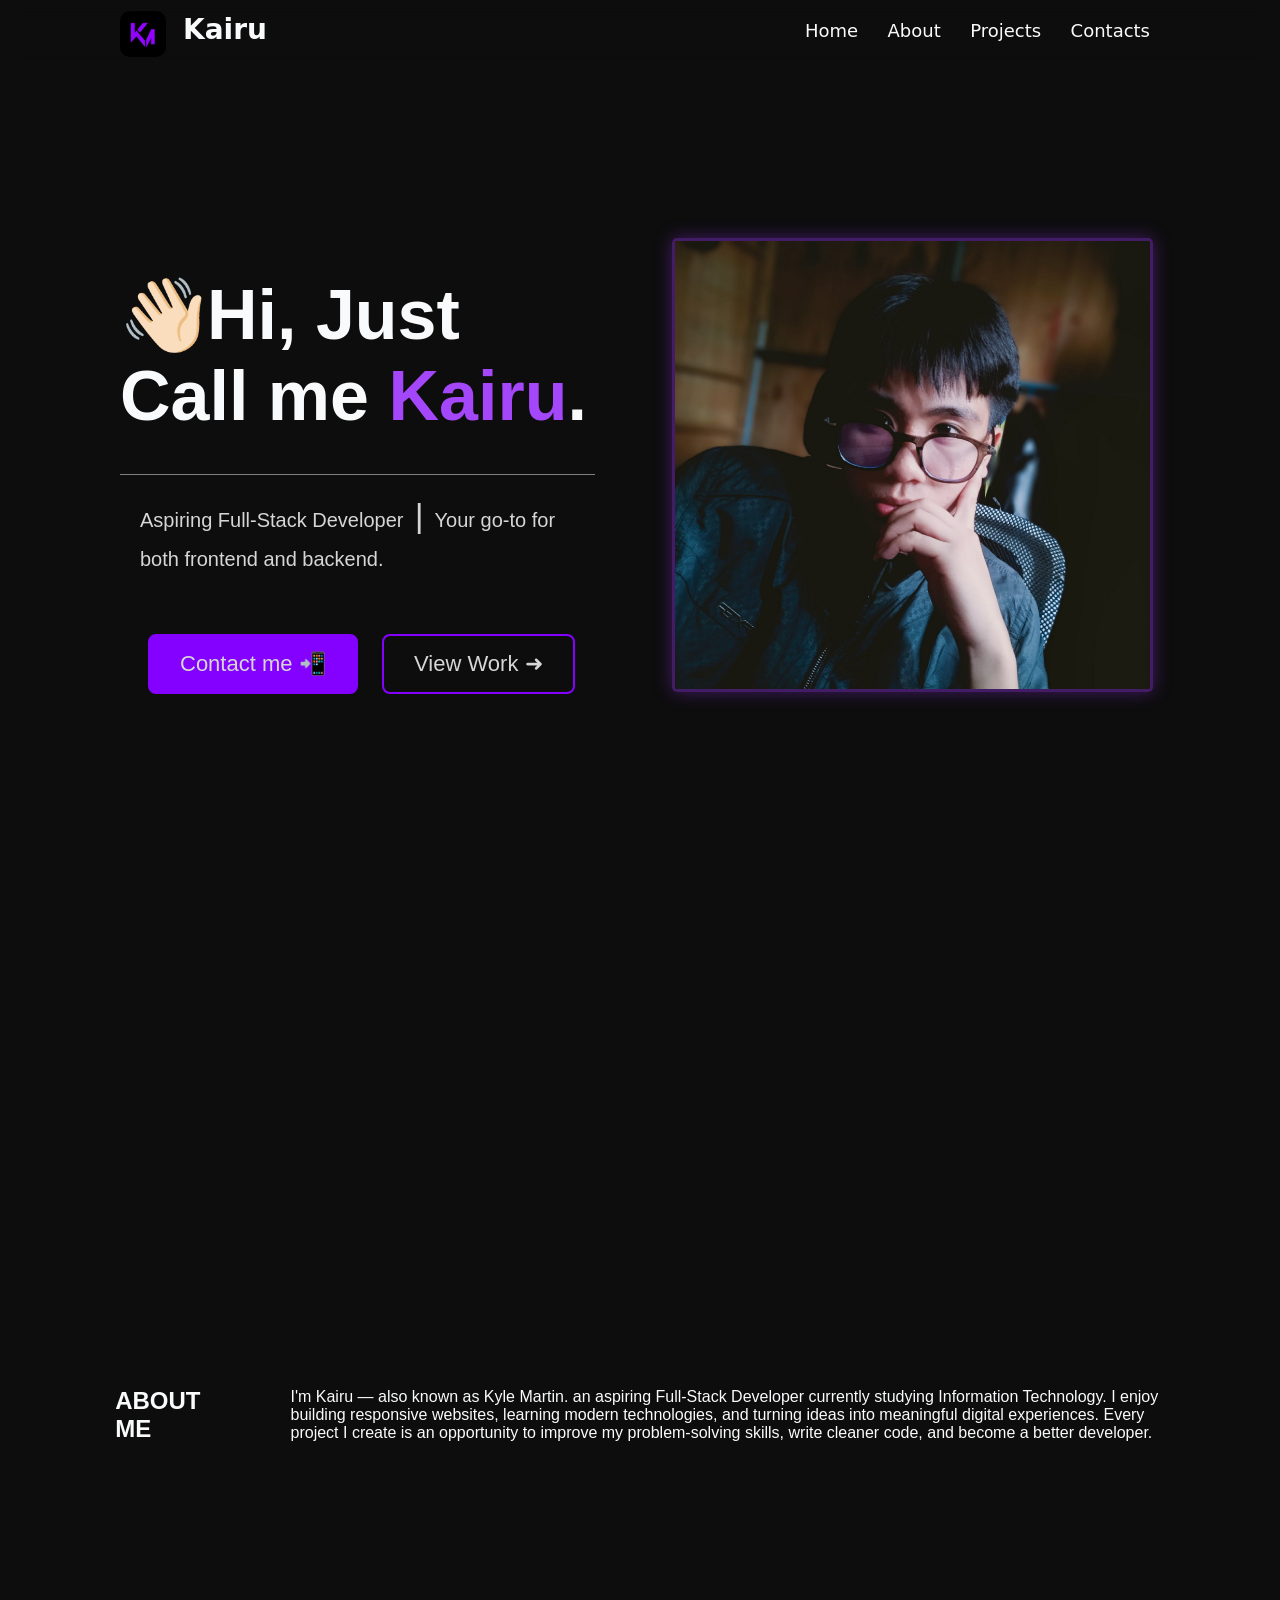
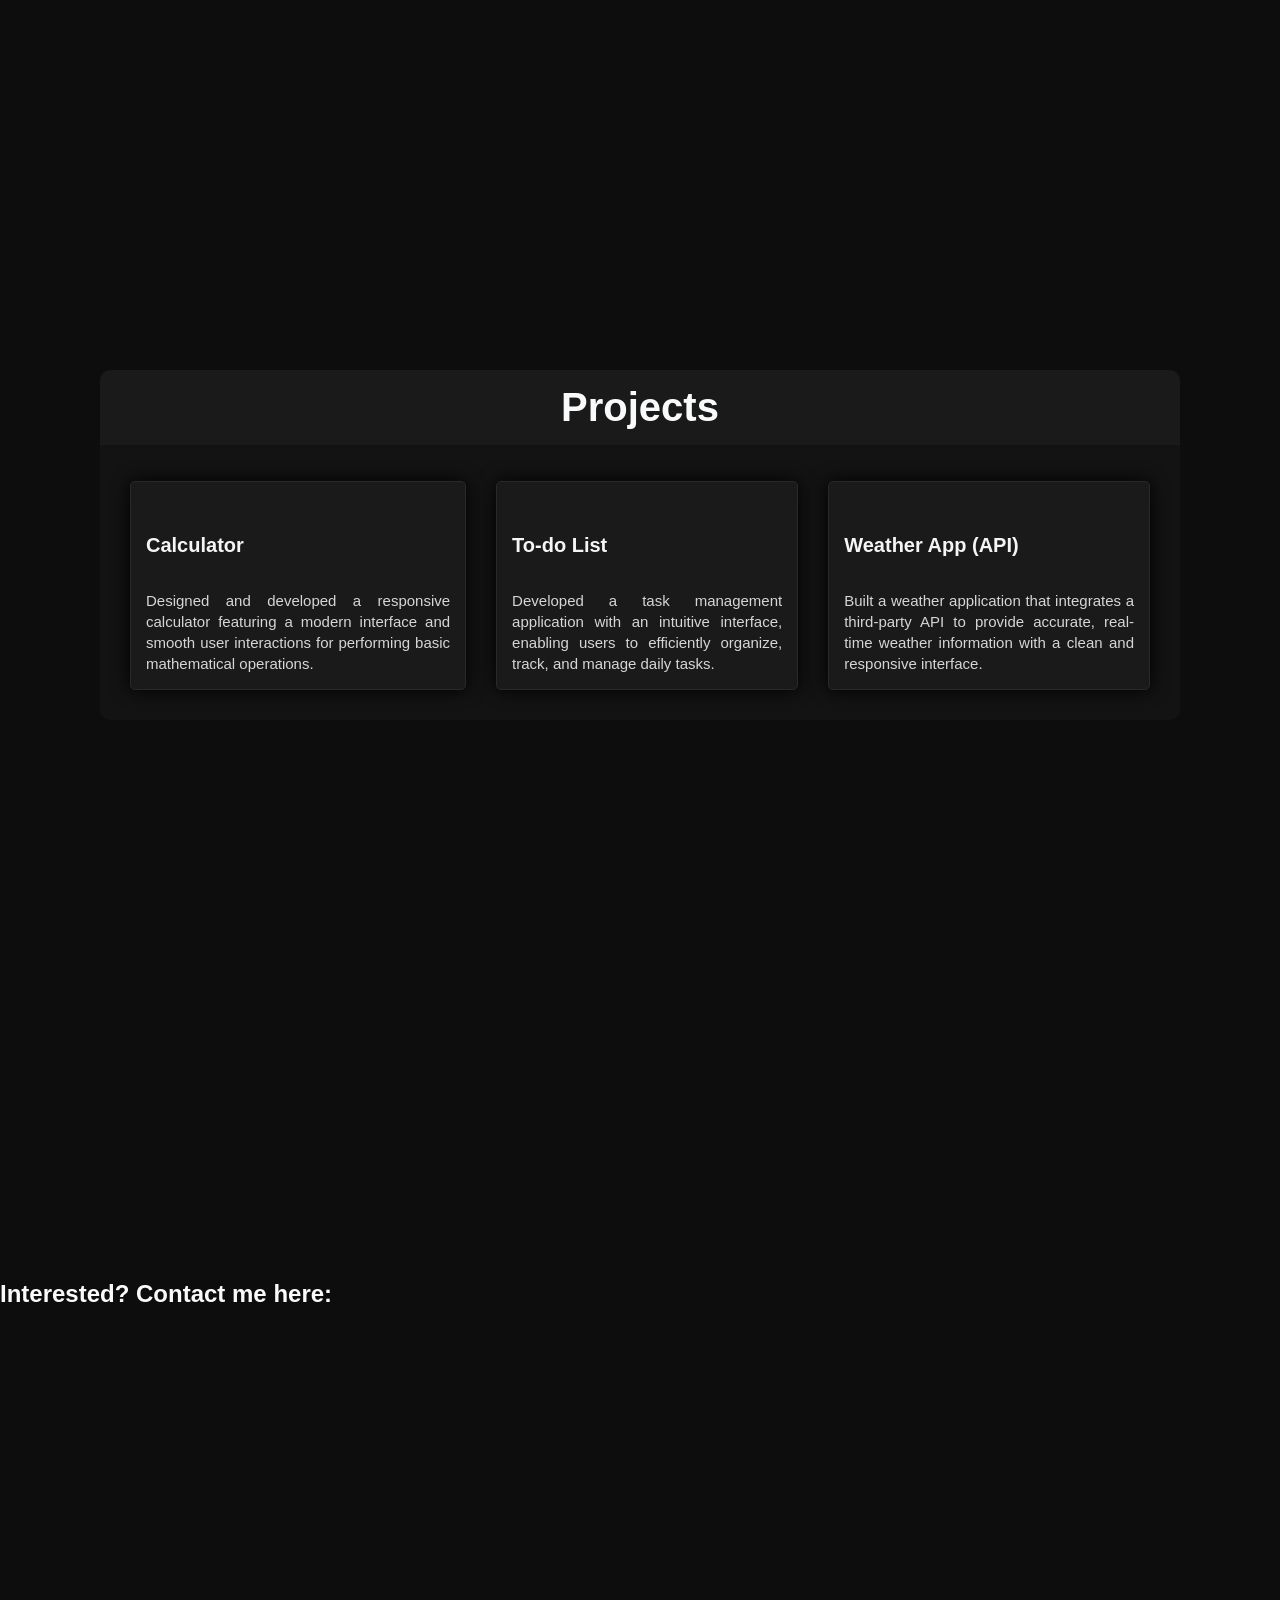
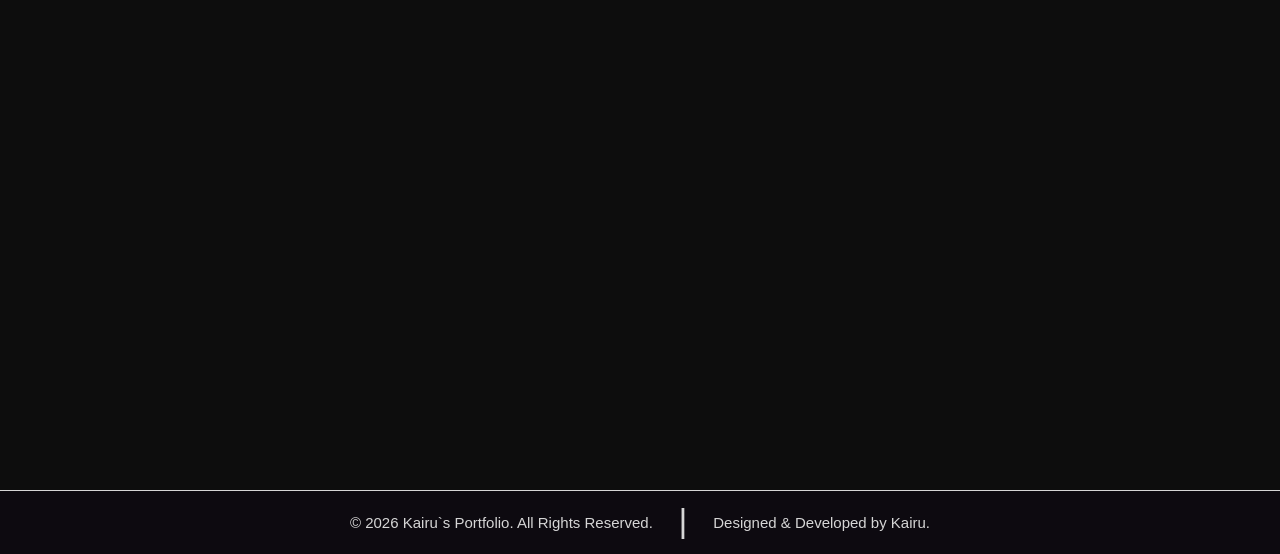
==== commit cd8d5e5f: "Improve Design" ====
--- a/index.html
+++ b/index.html
@@ -27,7 +27,10 @@
             <div class="hero-content">
                 <div class="text-content">
                     <h1>👋🏻Hi, Just Call me <span class="p-color">Kairu</span><span class="dot-animation">.</span></h1>
-                    <p>Aspiring Full-Stack Developer | Your go-to for both frontend and backend.</p>
+                    <p>Aspiring Full-Stack Developer
+                        <span class="shield">|</span>
+                        Your go-to for both frontend and backend.
+                    </p>
 
                     <button id="goContact" class="btn-contact">Contact me 📲</button>
                     <button id="viewWorkBtn" class="btn-work">View Work ➜</button>
@@ -42,7 +45,7 @@
             <h2>ABOUT ME</h2>
             <p>
                 I'm Kairu — also known as Kyle Martin. an aspiring Full-Stack
-                Software Developer currently studying Information Technology. I
+                Developer currently studying Information Technology. I
                 enjoy building responsive websites, learning modern technologies,
                 and turning ideas into meaningful digital experiences. Every project
                 I create is an opportunity to improve my problem-solving skills,
@@ -106,13 +109,13 @@
         </section>
 
         <section id="contacts" class="contacts-section">
-            <h2>Contacts</h2>
+            <h2>Interested? Contact me here:</h2>
         </section>
     </main>
     <footer>
-        <p>© 2026 Kairu`s Portfolio. All Rights Reserved</p>
+        <p>© 2026 Kairu`s Portfolio. All Rights Reserved.</p>
         <span class="shield">|</span>
-        <p>Designed & Developed by Kairu</p>
+        <p>Designed & Developed by Kairu.</p>
     </footer>
 
     <script src="script.js"></script>
--- a/style.css
+++ b/style.css
@@ -17,14 +17,14 @@
 }
 
 header {
-  background: transparent;
+  background-color: rgba(137, 43, 226, 0);
 
   display: flex;
   justify-content: space-between;
   align-items: center;
 
   padding: 0 80px;
-  height: 70px;
+  height: 60px;
 
   position: fixed;
   top: 0;
@@ -221,7 +221,7 @@
   padding-right: 30px;
 
   border: 2px solid rgb(132, 1, 255);
-  border-radius: 15px;
+  border-radius: 8px;
 
   bottom: -40px;
   right: -28px;
@@ -250,6 +250,18 @@
 .about-section {
   min-height: 90vh;
   scroll-margin-top: 70px;
+
+  display: flex;
+  justify-content: center;
+  align-items: center;
+
+  gap: 90px;
+  padding: 50px 9% 100px;
+
+  -webkit-user-select: none;
+  -moz-user-select: none;
+  -ms-user-select: none;
+  user-select: none;
 }
 
 .projects {
@@ -273,7 +285,6 @@
 
 .project-background {
   background-color: rgb(19, 19, 19);
-
   border-radius: 10px;
 }
 
@@ -292,8 +303,9 @@
   font-size: 40px;
 
   background-color: rgb(26, 26, 26);
-  padding: 16px;
-
+  padding: 15px;
+
+  border-bottom: 3px solid rgb(19, 19, 19);
   border-top-left-radius: 10px;
   border-top-right-radius: 10px;
 }
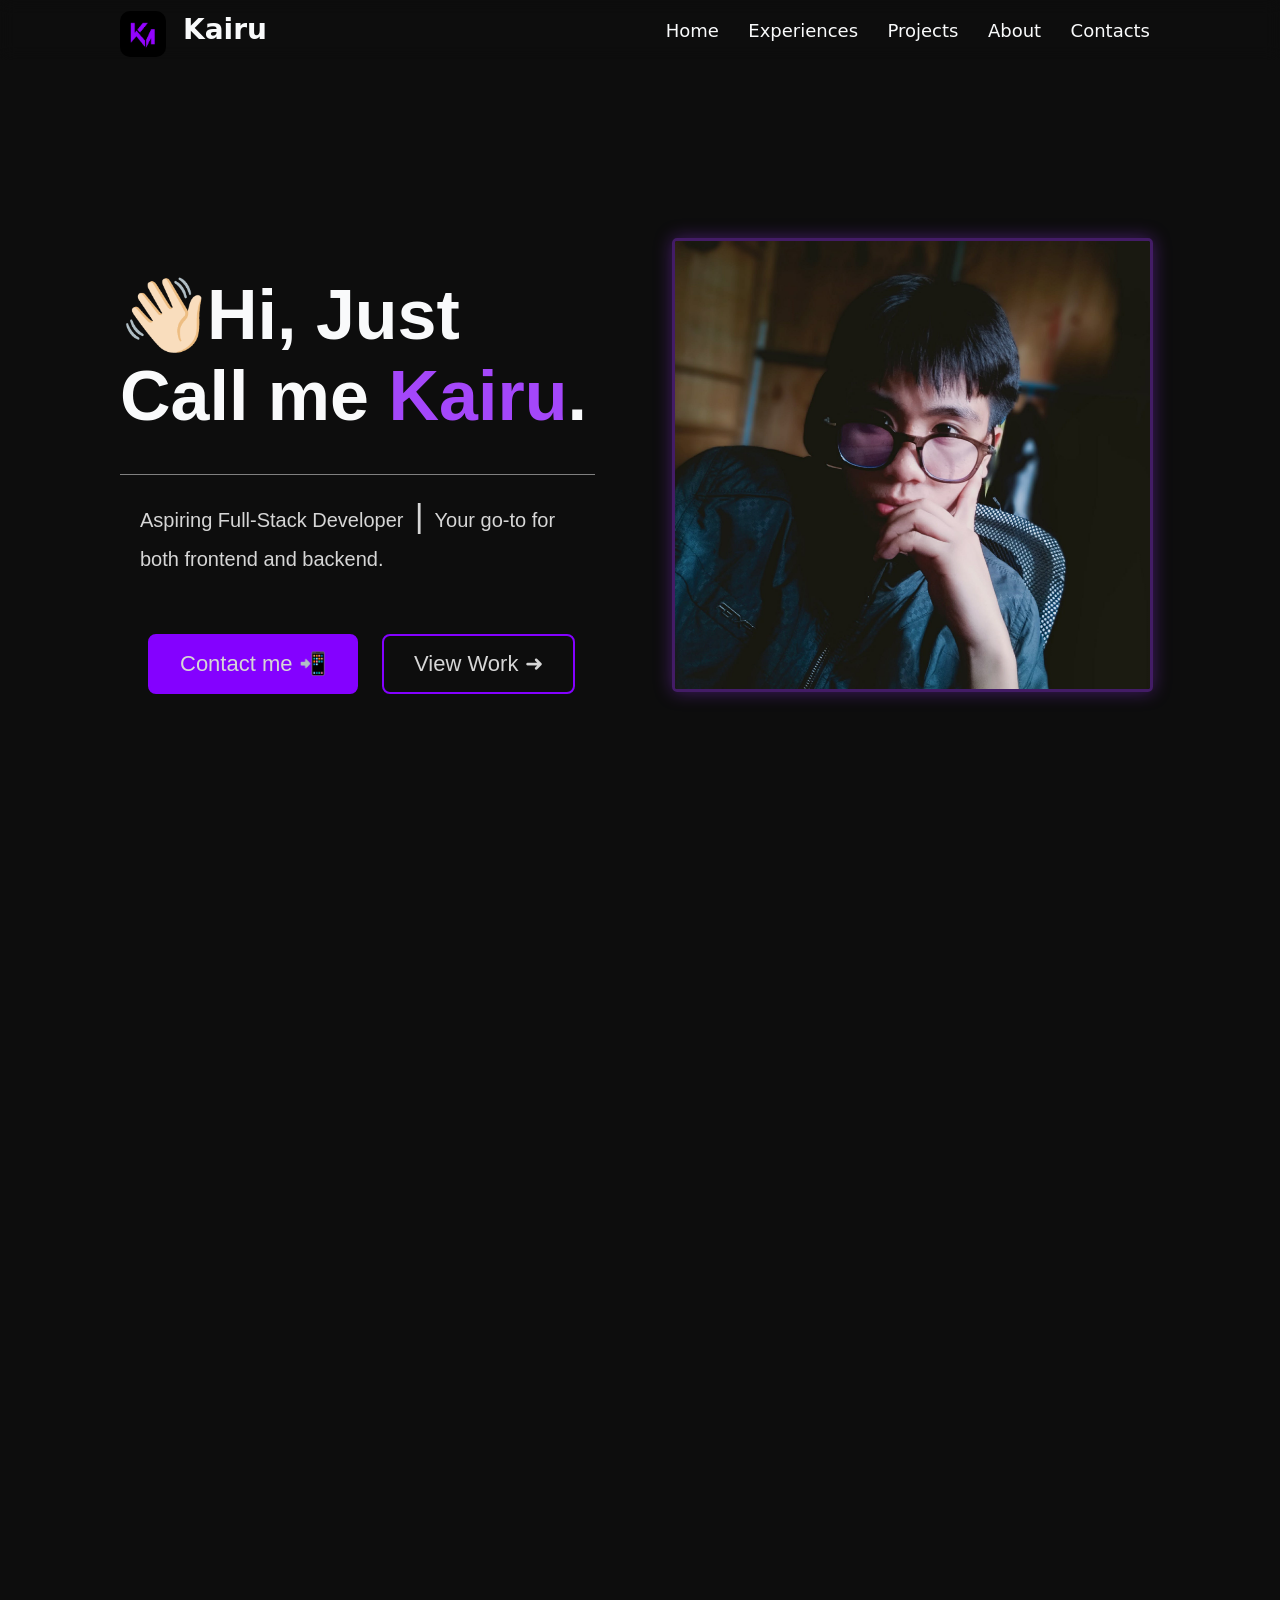
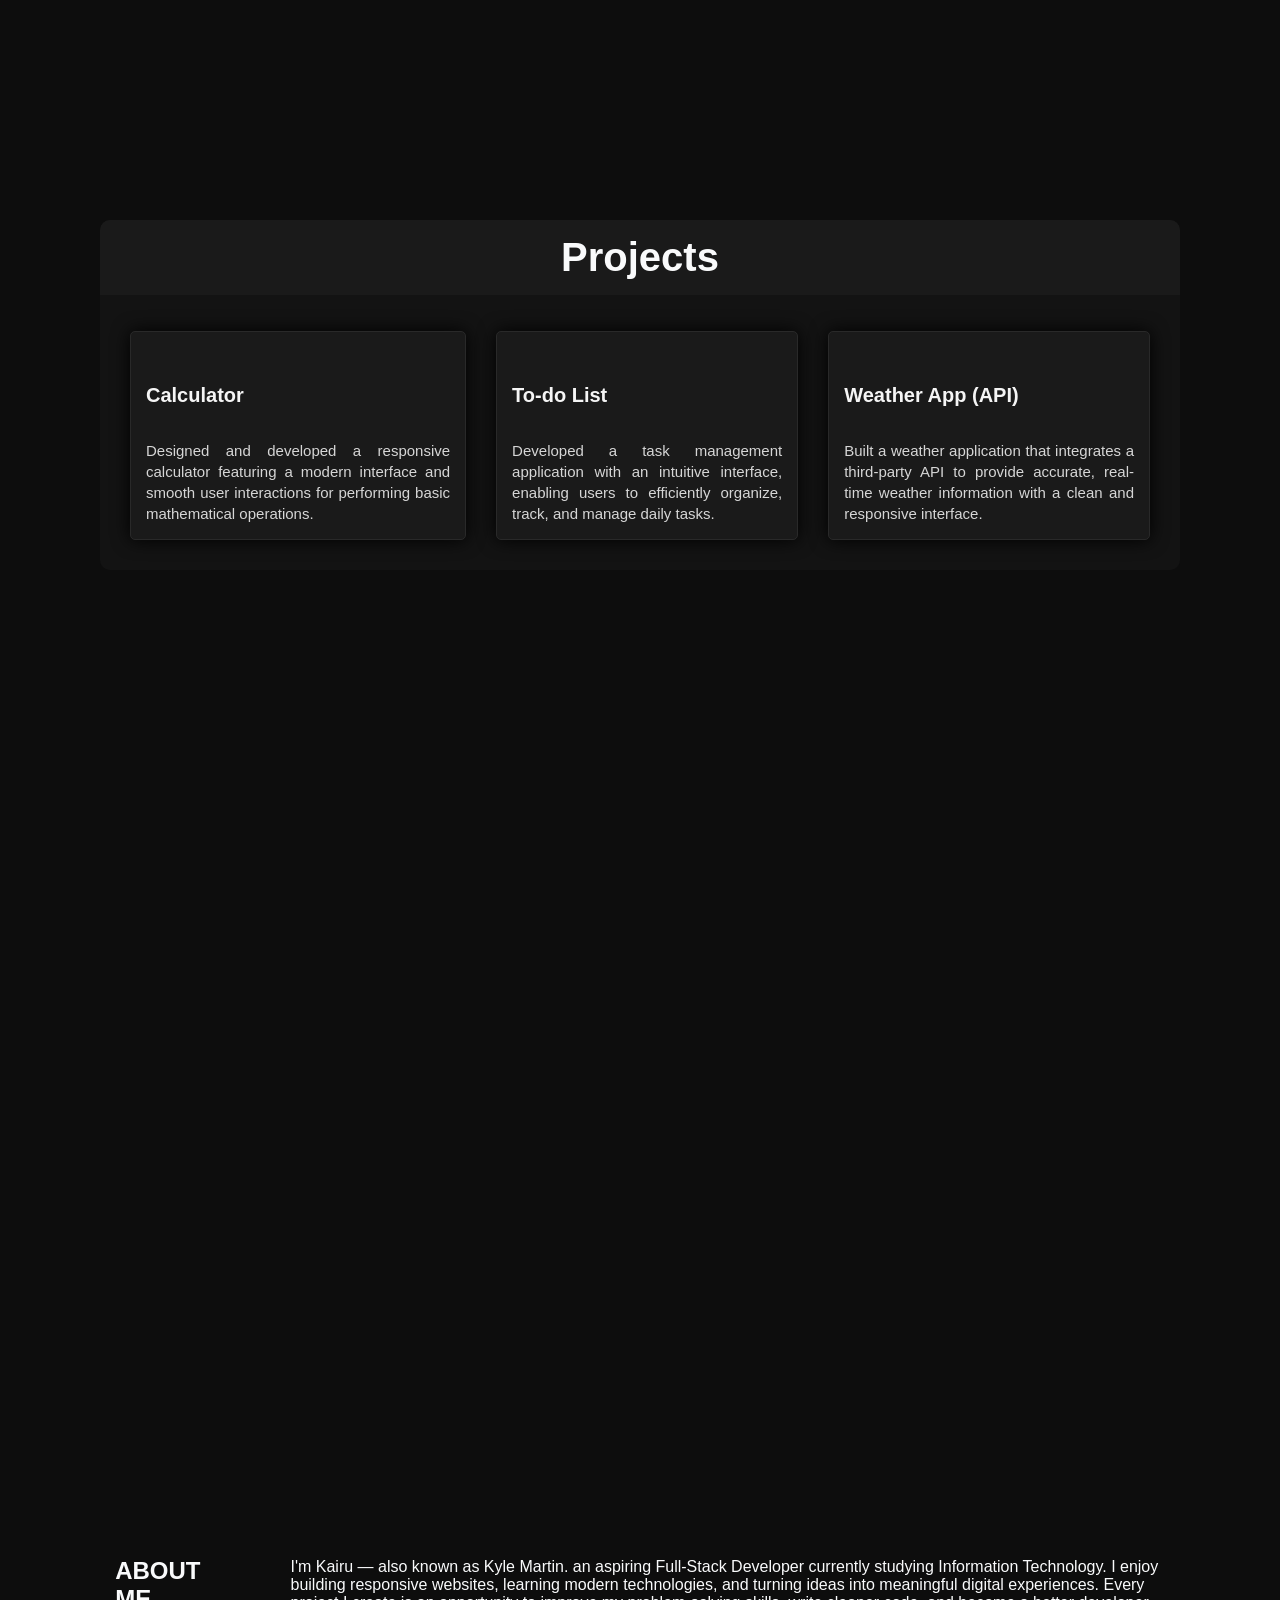
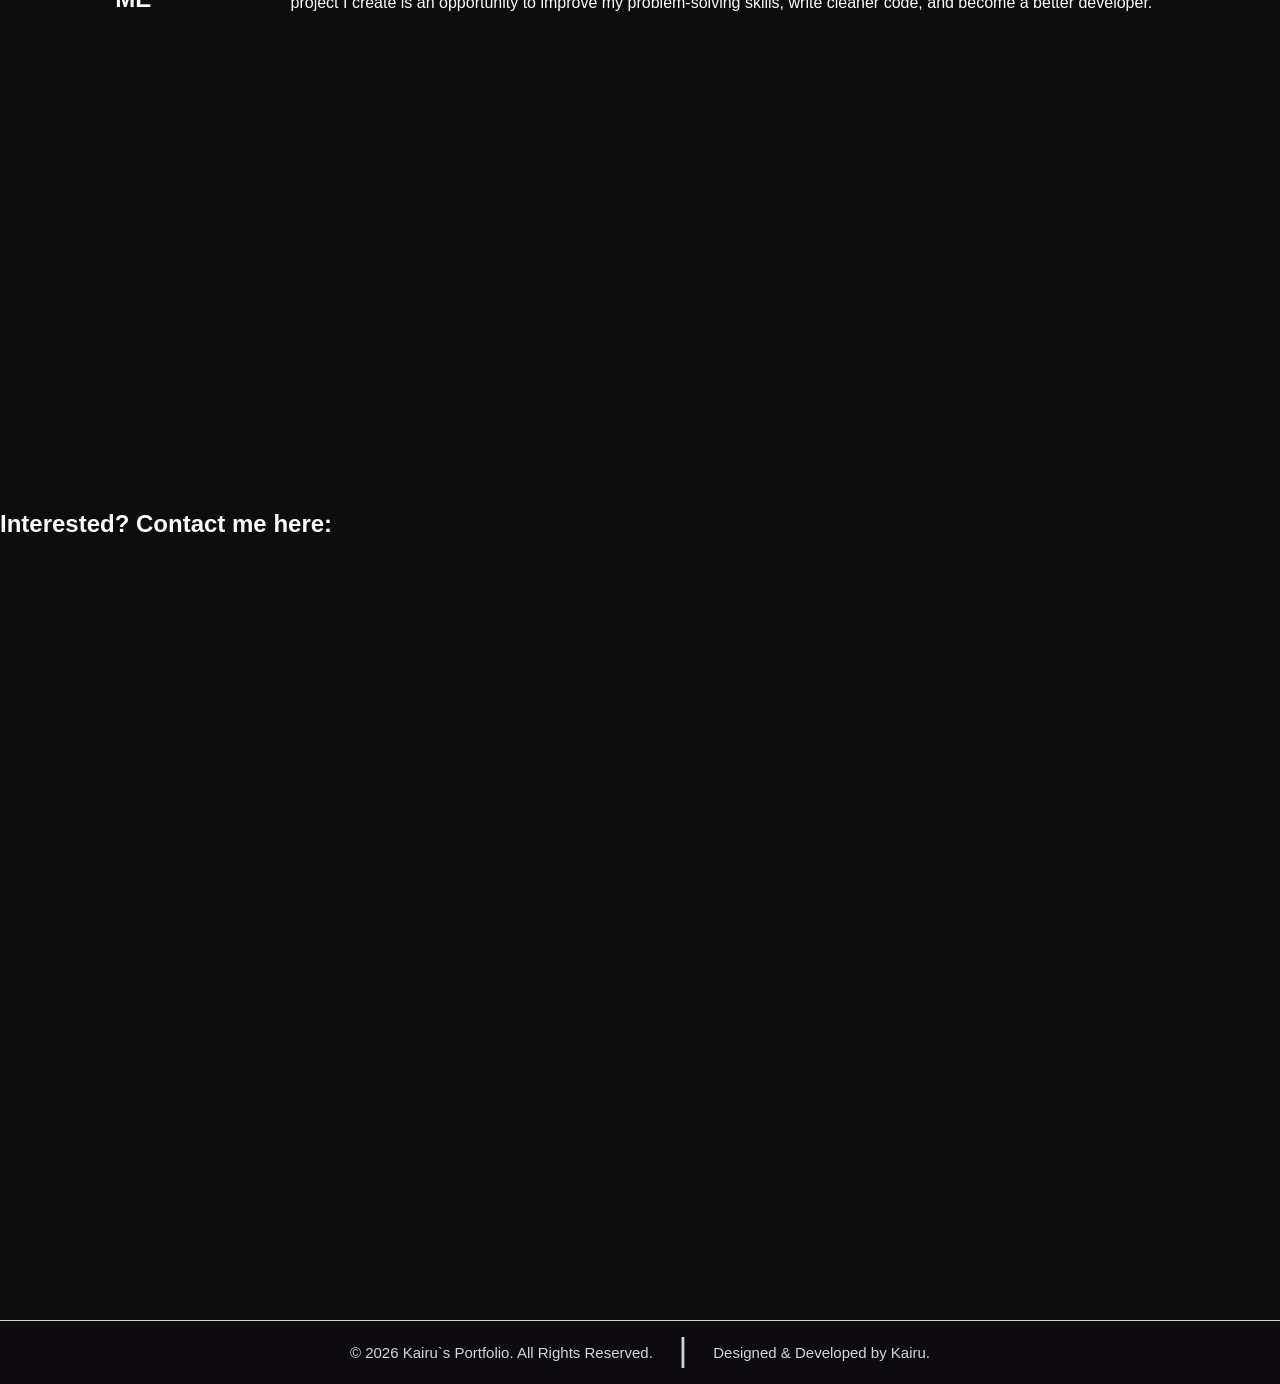
==== commit 7069e46e: "Modified improve design and add aother anchor called experience" ====
--- a/index.html
+++ b/index.html
@@ -3,7 +3,7 @@
 
 <head>
     <meta charset="UTF-8">
-    <meta name="viewport" content="width= , initial-scale=1.0">
+    <meta name="viewport" content="width=device-width, initial-scale=1.0">
     <title>Portfolio</title>
 
     <link rel="stylesheet" href="style.css">
@@ -17,8 +17,9 @@
         </div>
         <nav class="nav-links">
             <a href="#home">Home</a>
+            <a href="#experiences">Experiences</a>
+            <a href="#projects">Projects</a>
             <a href="#about">About</a>
-            <a href="#projects">Projects</a>
             <a href="#contacts">Contacts</a>
         </nav>
     </header>
@@ -41,16 +42,8 @@
             </div>
         </section>
 
-        <section id="about" class="about-section">
-            <h2>ABOUT ME</h2>
-            <p>
-                I'm Kairu — also known as Kyle Martin. an aspiring Full-Stack
-                Developer currently studying Information Technology. I
-                enjoy building responsive websites, learning modern technologies,
-                and turning ideas into meaningful digital experiences. Every project
-                I create is an opportunity to improve my problem-solving skills,
-                write cleaner code, and become a better developer.
-            </p>
+        <section id="experiences" class="experience-section">
+
         </section>
 
         <section id="projects" class="projects">
@@ -108,6 +101,18 @@
             </div>
         </section>
 
+        <section id="about" class="about-section">
+            <h2>ABOUT ME</h2>
+            <p>
+                I'm Kairu — also known as Kyle Martin. an aspiring Full-Stack
+                Developer currently studying Information Technology. I
+                enjoy building responsive websites, learning modern technologies,
+                and turning ideas into meaningful digital experiences. Every project
+                I create is an opportunity to improve my problem-solving skills,
+                write cleaner code, and become a better developer.
+            </p>
+        </section>
+
         <section id="contacts" class="contacts-section">
             <h2>Interested? Contact me here:</h2>
         </section>
--- a/style.css
+++ b/style.css
@@ -1,6 +1,8 @@
 html {
   scroll-behavior: smooth;
-}
+  scroll-padding-top: 70px;
+}
+
 
 body {
   -webkit-font-smoothing: antialiased;
@@ -266,7 +268,6 @@
 
 .projects {
   min-height: 90vh;
-  scroll-margin-top: 70px;
   text-align: justify;
   font-family: Arial, Helvetica, sans-serif;
 
@@ -346,9 +347,14 @@
   margin-right: 15px;
 }
 
+
+
+.experience-section {
+  min-height: 90vh;
+}
+
 .contacts-section {
   min-height: 90vh;
-  scroll-margin: 70px;
 }
 
 footer {
